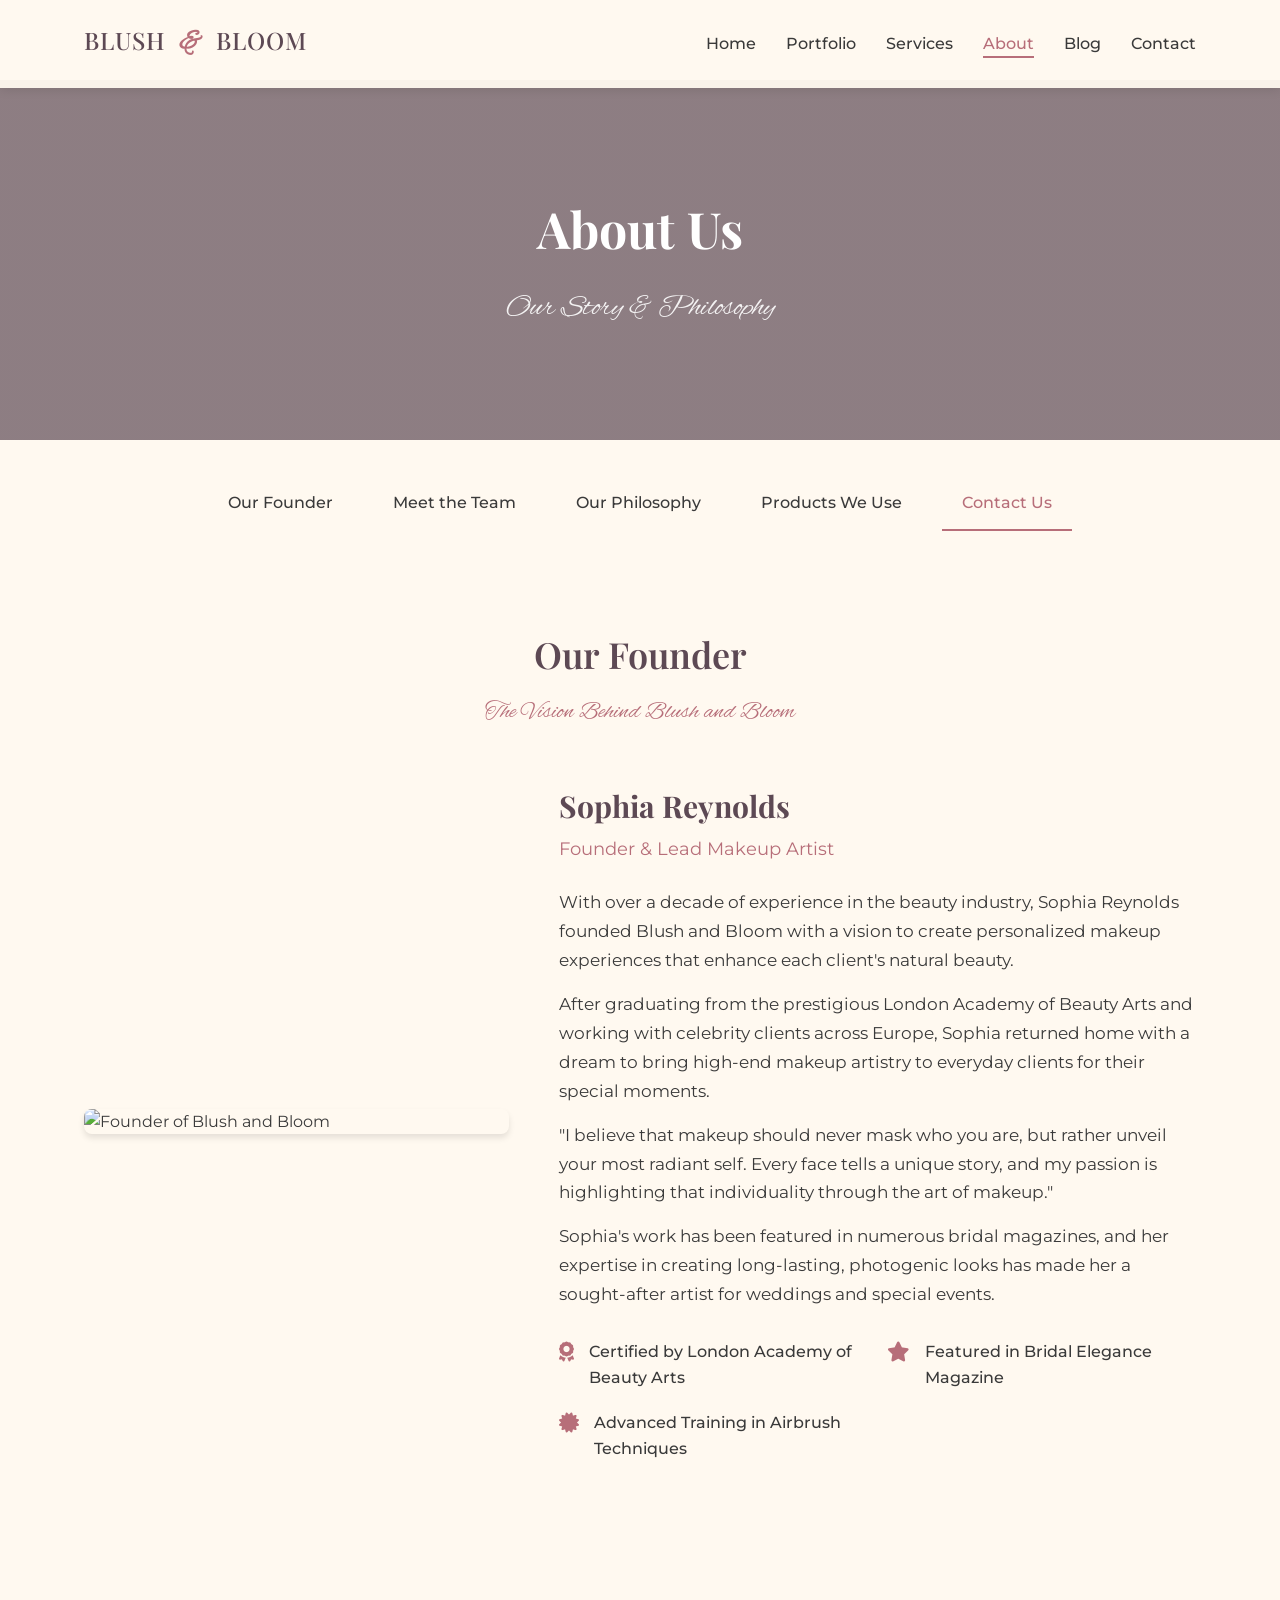
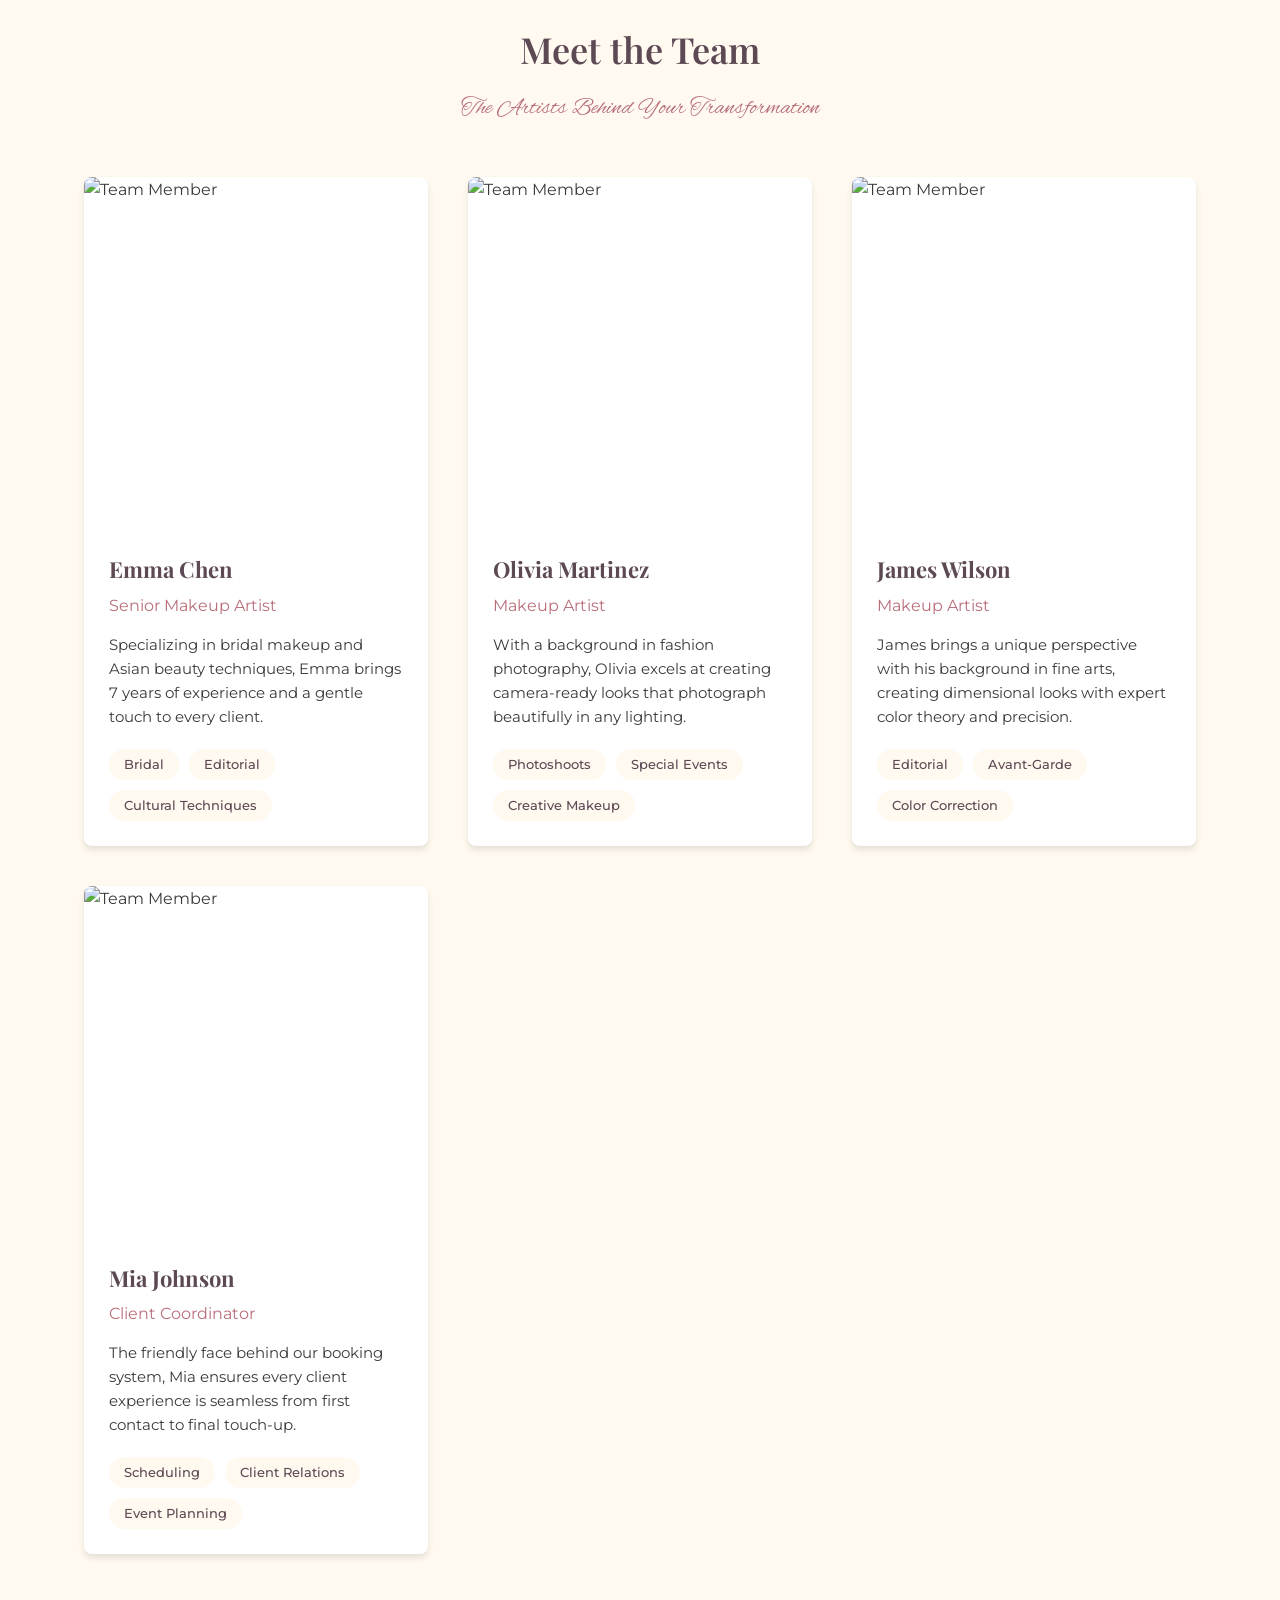
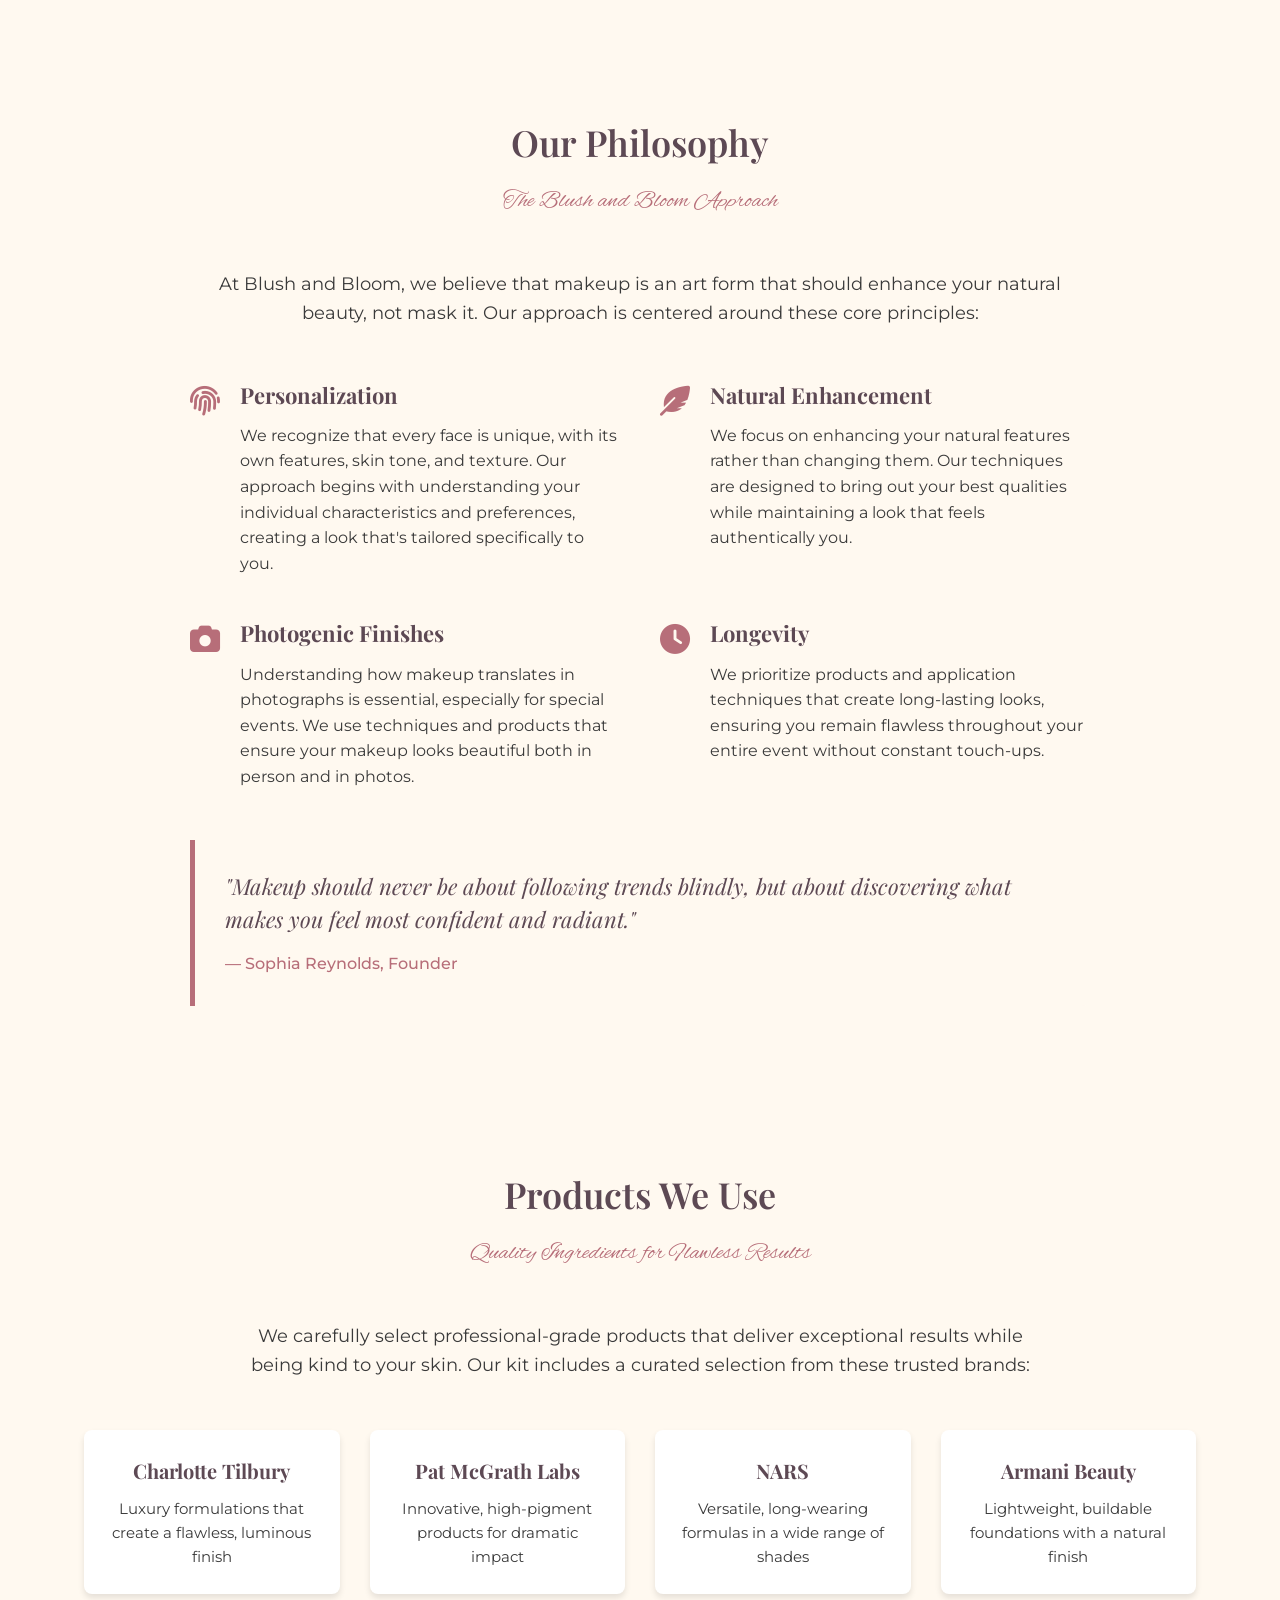
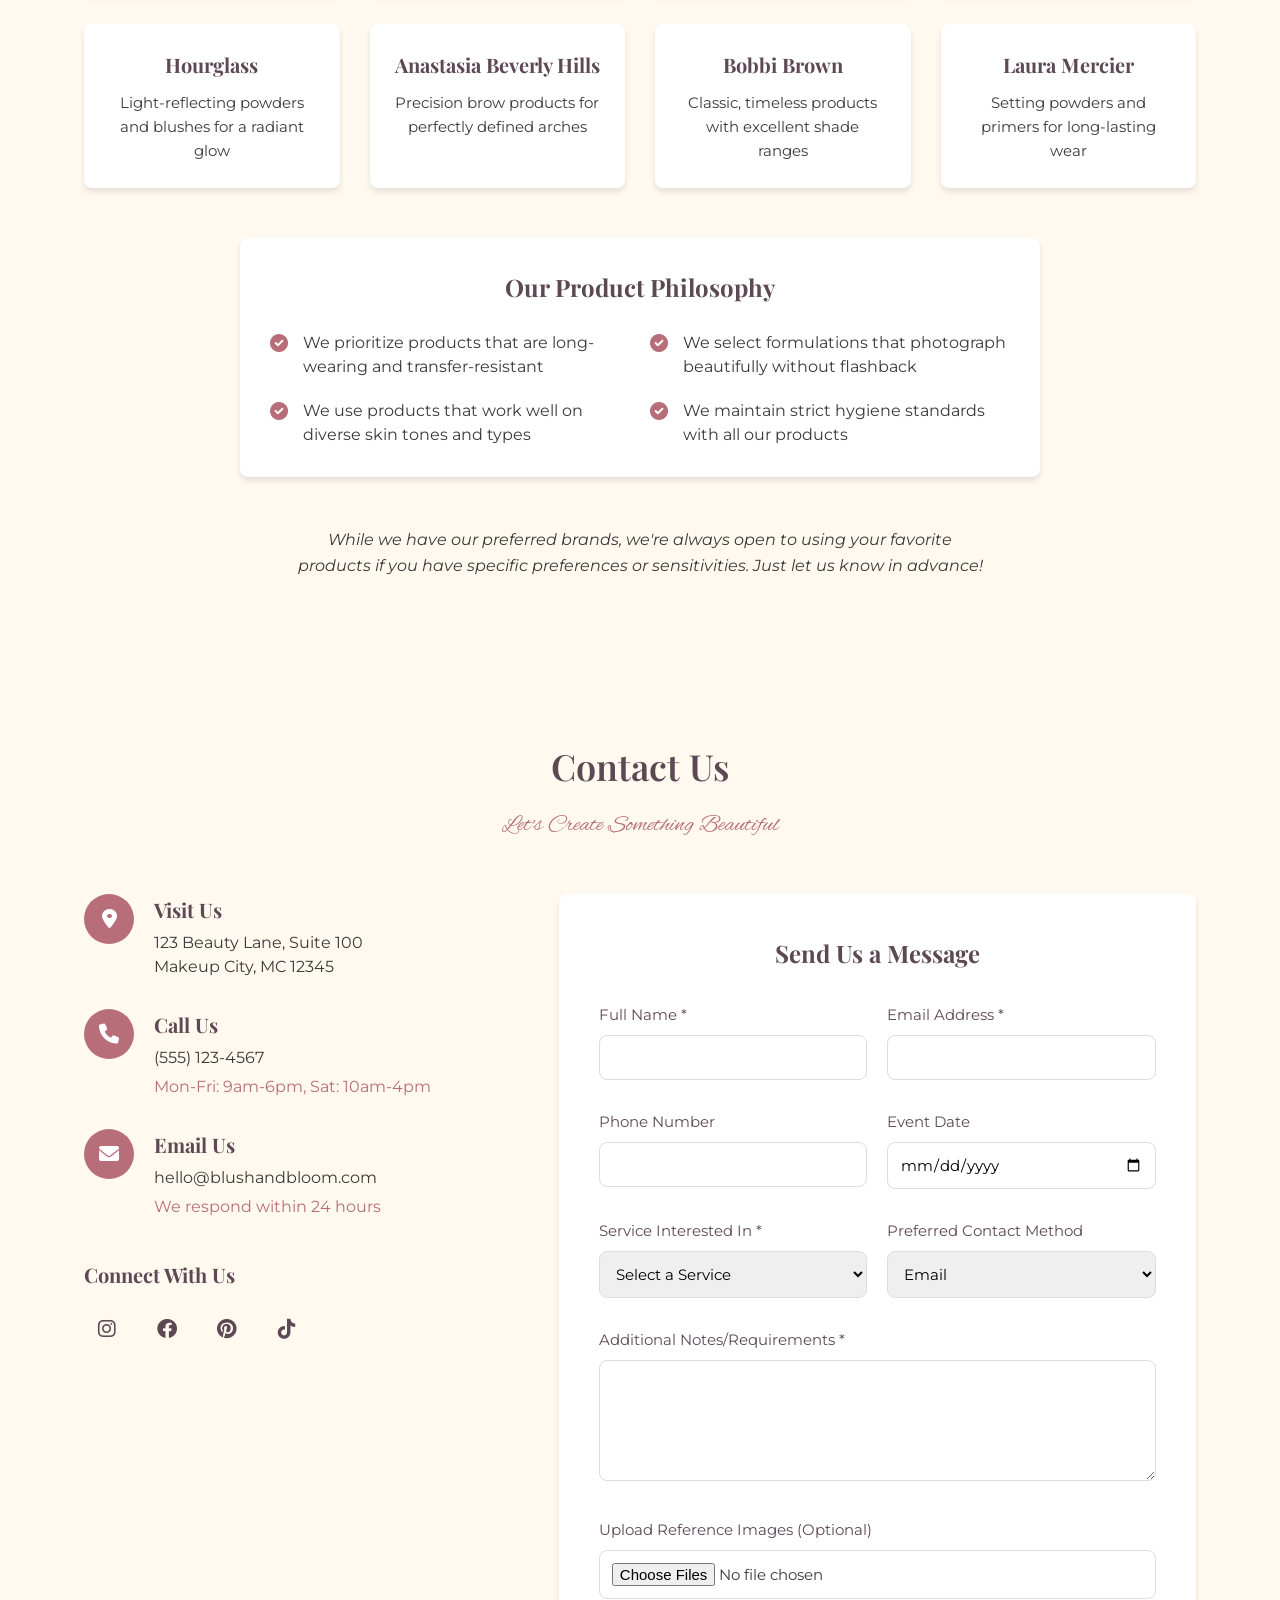
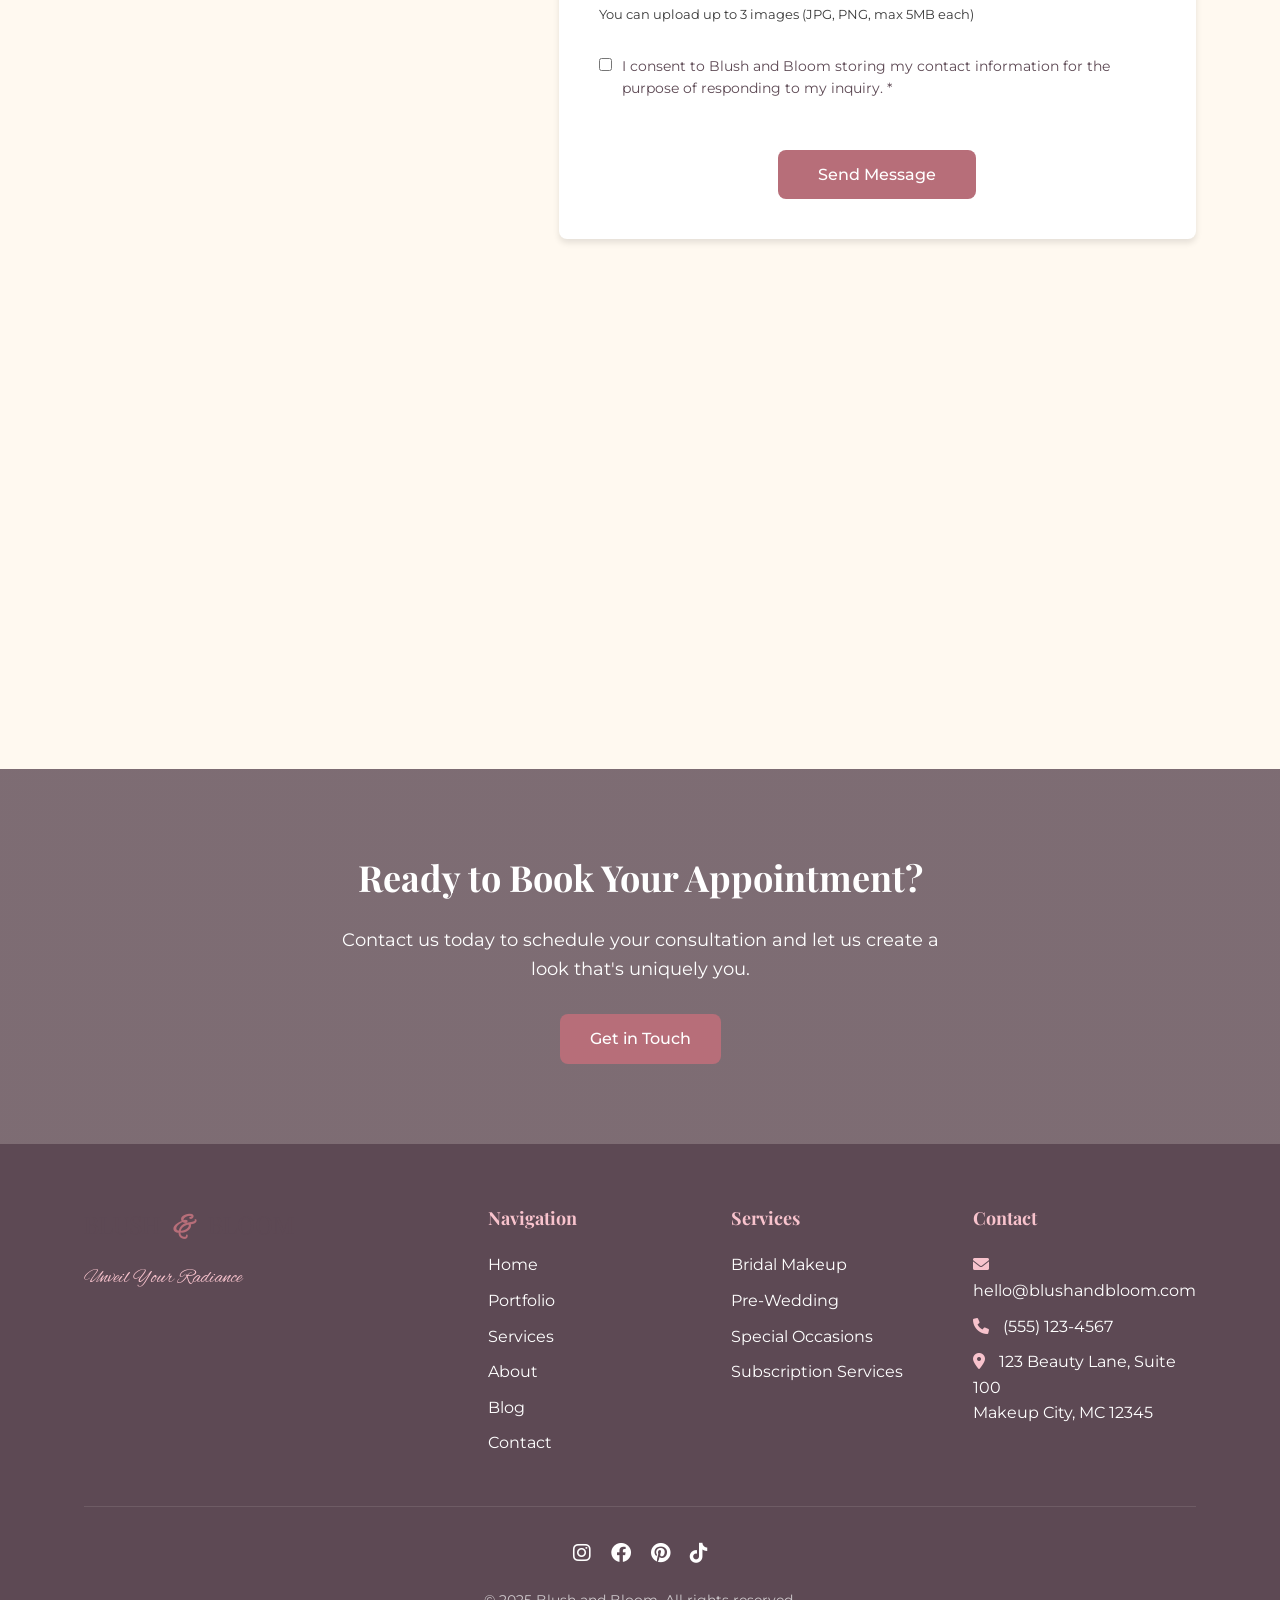
==== about.html @ 4fcedae0 "first commit" ====
<!DOCTYPE html>
<html lang="en">
<head>
    <meta charset="UTF-8">
    <meta name="viewport" content="width=device-width, initial-scale=1.0">
    <title>About & Contact | Blush and Bloom</title>
    <link rel="stylesheet" href="css/styles.css">
    <link rel="stylesheet" href="css/about.css">
    <link rel="preconnect" href="https://fonts.googleapis.com">
    <link rel="preconnect" href="https://fonts.gstatic.com" crossorigin>
    <link href="https://fonts.googleapis.com/css2?family=Alex+Brush&family=Montserrat:wght@300;400;500;600&family=Playfair+Display:wght@400;500;600;700&display=swap" rel="stylesheet">
    <link rel="stylesheet" href="https://cdnjs.cloudflare.com/ajax/libs/font-awesome/6.0.0/css/all.min.css">
</head>
<body>
    <header class="header">
        <div class="container">
            <div class="logo">
                <a href="index.html">
                    <h1><span class="logo-text">BLUSH</span> <span class="logo-and">&</span> <span class="logo-text">BLOOM</span></h1>
                </a>
            </div>
            <nav class="nav">
                <ul class="nav-list">
                    <li class="nav-item"><a href="index.html" class="nav-link">Home</a></li>
                    <li class="nav-item"><a href="portfolio.html" class="nav-link">Portfolio</a></li>
                    <li class="nav-item"><a href="services.html" class="nav-link">Services</a></li>
                    <li class="nav-item"><a href="about.html" class="nav-link active">About</a></li>
                    <li class="nav-item"><a href="blog.html" class="nav-link">Blog</a></li>
                    <li class="nav-item"><a href="contact.html" class="nav-link">Contact</a></li>
                </ul>
            </nav>
            <div class="mobile-menu-toggle">
                <i class="fas fa-bars"></i>
            </div>
        </div>
    </header>

    <main>
        <!-- Page Banner -->
        <section class="page-banner">
            <div class="banner-content">
                <h1 class="banner-title">About Us</h1>
                <p class="banner-subtitle">Our Story & Philosophy</p>
            </div>
        </section>

        <!-- About Navigation -->
        <section class="about-nav section">
            <div class="container">
                <div class="about-tabs">
                    <a href="#founder" class="tab-link active">Our Founder</a>
                    <a href="#team" class="tab-link">Meet the Team</a>
                    <a href="#philosophy" class="tab-link">Our Philosophy</a>
                    <a href="#products" class="tab-link">Products We Use</a>
                    <a href="#contact" class="tab-link">Contact Us</a>
                </div>
            </div>
        </section>

        <!-- Founder's Story -->
        <section id="founder" class="about-section section">
            <div class="container">
                <div class="section-header">
                    <h2 class="section-title">Our Founder</h2>
                    <p class="section-subtitle">The Vision Behind Blush and Bloom</p>
                </div>

                <div class="founder-content">
                    <div class="founder-image">
                        <img src="https://source.unsplash.com/random/600x800/?makeup,artist" alt="Founder of Blush and Bloom">
                    </div>
                    <div class="founder-text">
                        <h3>Sophia Reynolds</h3>
                        <p class="founder-title">Founder & Lead Makeup Artist</p>
                        
                        <div class="founder-story">
                            <p>With over a decade of experience in the beauty industry, Sophia Reynolds founded Blush and Bloom with a vision to create personalized makeup experiences that enhance each client's natural beauty.</p>
                            
                            <p>After graduating from the prestigious London Academy of Beauty Arts and working with celebrity clients across Europe, Sophia returned home with a dream to bring high-end makeup artistry to everyday clients for their special moments.</p>
                            
                            <p>"I believe that makeup should never mask who you are, but rather unveil your most radiant self. Every face tells a unique story, and my passion is highlighting that individuality through the art of makeup."</p>
                            
                            <p>Sophia's work has been featured in numerous bridal magazines, and her expertise in creating long-lasting, photogenic looks has made her a sought-after artist for weddings and special events.</p>
                        </div>
                        
                        <div class="founder-credentials">
                            <div class="credential">
                                <i class="fas fa-award"></i>
                                <p>Certified by London Academy of Beauty Arts</p>
                            </div>
                            <div class="credential">
                                <i class="fas fa-star"></i>
                                <p>Featured in Bridal Elegance Magazine</p>
                            </div>
                            <div class="credential">
                                <i class="fas fa-certificate"></i>
                                <p>Advanced Training in Airbrush Techniques</p>
                            </div>
                        </div>
                    </div>
                </div>
            </div>
        </section>

        <!-- Meet the Team -->
        <section id="team" class="about-section section bg-light">
            <div class="container">
                <div class="section-header">
                    <h2 class="section-title">Meet the Team</h2>
                    <p class="section-subtitle">The Artists Behind Your Transformation</p>
                </div>

                <div class="team-grid">
                    <div class="team-member">
                        <div class="member-image">
                            <img src="https://source.unsplash.com/random/400x500/?makeup,artist,1" alt="Team Member">
                        </div>
                        <div class="member-info">
                            <h3>Emma Chen</h3>
                            <p class="member-title">Senior Makeup Artist</p>
                            <p class="member-description">Specializing in bridal makeup and Asian beauty techniques, Emma brings 7 years of experience and a gentle touch to every client.</p>
                            <div class="member-specialties">
                                <span>Bridal</span>
                                <span>Editorial</span>
                                <span>Cultural Techniques</span>
                            </div>
                        </div>
                    </div>

                    <div class="team-member">
                        <div class="member-image">
                            <img src="https://source.unsplash.com/random/400x500/?makeup,artist,2" alt="Team Member">
                        </div>
                        <div class="member-info">
                            <h3>Olivia Martinez</h3>
                            <p class="member-title">Makeup Artist</p>
                            <p class="member-description">With a background in fashion photography, Olivia excels at creating camera-ready looks that photograph beautifully in any lighting.</p>
                            <div class="member-specialties">
                                <span>Photoshoots</span>
                                <span>Special Events</span>
                                <span>Creative Makeup</span>
                            </div>
                        </div>
                    </div>

                    <div class="team-member">
                        <div class="member-image">
                            <img src="https://source.unsplash.com/random/400x500/?makeup,artist,3" alt="Team Member">
                        </div>
                        <div class="member-info">
                            <h3>James Wilson</h3>
                            <p class="member-title">Makeup Artist</p>
                            <p class="member-description">James brings a unique perspective with his background in fine arts, creating dimensional looks with expert color theory and precision.</p>
                            <div class="member-specialties">
                                <span>Editorial</span>
                                <span>Avant-Garde</span>
                                <span>Color Correction</span>
                            </div>
                        </div>
                    </div>

                    <div class="team-member">
                        <div class="member-image">
                            <img src="https://source.unsplash.com/random/400x500/?receptionist" alt="Team Member">
                        </div>
                        <div class="member-info">
                            <h3>Mia Johnson</h3>
                            <p class="member-title">Client Coordinator</p>
                            <p class="member-description">The friendly face behind our booking system, Mia ensures every client experience is seamless from first contact to final touch-up.</p>
                            <div class="member-specialties">
                                <span>Scheduling</span>
                                <span>Client Relations</span>
                                <span>Event Planning</span>
                            </div>
                        </div>
                    </div>
                </div>
            </div>
        </section>

        <!-- Makeup Philosophy -->
        <section id="philosophy" class="about-section section">
            <div class="container">
                <div class="section-header">
                    <h2 class="section-title">Our Philosophy</h2>
                    <p class="section-subtitle">The Blush and Bloom Approach</p>
                </div>

                <div class="philosophy-content">
                    <div class="philosophy-text">
                        <p class="philosophy-intro">At Blush and Bloom, we believe that makeup is an art form that should enhance your natural beauty, not mask it. Our approach is centered around these core principles:</p>
                        
                        <div class="philosophy-principles">
                            <div class="principle">
                                <div class="principle-icon">
                                    <i class="fas fa-fingerprint"></i>
                                </div>
                                <div class="principle-content">
                                    <h3>Personalization</h3>
                                    <p>We recognize that every face is unique, with its own features, skin tone, and texture. Our approach begins with understanding your individual characteristics and preferences, creating a look that's tailored specifically to you.</p>
                                </div>
                            </div>
                            
                            <div class="principle">
                                <div class="principle-icon">
                                    <i class="fas fa-feather-alt"></i>
                                </div>
                                <div class="principle-content">
                                    <h3>Natural Enhancement</h3>
                                    <p>We focus on enhancing your natural features rather than changing them. Our techniques are designed to bring out your best qualities while maintaining a look that feels authentically you.</p>
                                </div>
                            </div>
                            
                            <div class="principle">
                                <div class="principle-icon">
                                    <i class="fas fa-camera"></i>
                                </div>
                                <div class="principle-content">
                                    <h3>Photogenic Finishes</h3>
                                    <p>Understanding how makeup translates in photographs is essential, especially for special events. We use techniques and products that ensure your makeup looks beautiful both in person and in photos.</p>
                                </div>
                            </div>
                            
                            <div class="principle">
                                <div class="principle-icon">
                                    <i class="fas fa-clock"></i>
                                </div>
                                <div class="principle-content">
                                    <h3>Longevity</h3>
                                    <p>We prioritize products and application techniques that create long-lasting looks, ensuring you remain flawless throughout your entire event without constant touch-ups.</p>
                                </div>
                            </div>
                        </div>
                        
                        <div class="philosophy-quote">
                            <p>"Makeup should never be about following trends blindly, but about discovering what makes you feel most confident and radiant."</p>
                            <cite>— Sophia Reynolds, Founder</cite>
                        </div>
                    </div>
                </div>
            </div>
        </section>

        <!-- Products We Use -->
        <section id="products" class="about-section section bg-light">
            <div class="container">
                <div class="section-header">
                    <h2 class="section-title">Products We Use</h2>
                    <p class="section-subtitle">Quality Ingredients for Flawless Results</p>
                </div>

                <div class="products-content">
                    <p class="products-intro">We carefully select professional-grade products that deliver exceptional results while being kind to your skin. Our kit includes a curated selection from these trusted brands:</p>
                    
                    <div class="brands-grid">
                        <div class="brand-item">
                            <h3>Charlotte Tilbury</h3>
                            <p>Luxury formulations that create a flawless, luminous finish</p>
                        </div>
                        <div class="brand-item">
                            <h3>Pat McGrath Labs</h3>
                            <p>Innovative, high-pigment products for dramatic impact</p>
                        </div>
                        <div class="brand-item">
                            <h3>NARS</h3>
                            <p>Versatile, long-wearing formulas in a wide range of shades</p>
                        </div>
                        <div class="brand-item">
                            <h3>Armani Beauty</h3>
                            <p>Lightweight, buildable foundations with a natural finish</p>
                        </div>
                        <div class="brand-item">
                            <h3>Hourglass</h3>
                            <p>Light-reflecting powders and blushes for a radiant glow</p>
                        </div>
                        <div class="brand-item">
                            <h3>Anastasia Beverly Hills</h3>
                            <p>Precision brow products for perfectly defined arches</p>
                        </div>
                        <div class="brand-item">
                            <h3>Bobbi Brown</h3>
                            <p>Classic, timeless products with excellent shade ranges</p>
                        </div>
                        <div class="brand-item">
                            <h3>Laura Mercier</h3>
                            <p>Setting powders and primers for long-lasting wear</p>
                        </div>
                    </div>
                    
                    <div class="product-philosophy">
                        <h3>Our Product Philosophy</h3>
                        <div class="product-principles">
                            <div class="product-principle">
                                <i class="fas fa-check-circle"></i>
                                <p>We prioritize products that are long-wearing and transfer-resistant</p>
                            </div>
                            <div class="product-principle">
                                <i class="fas fa-check-circle"></i>
                                <p>We select formulations that photograph beautifully without flashback</p>
                            </div>
                            <div class="product-principle">
                                <i class="fas fa-check-circle"></i>
                                <p>We use products that work well on diverse skin tones and types</p>
                            </div>
                            <div class="product-principle">
                                <i class="fas fa-check-circle"></i>
                                <p>We maintain strict hygiene standards with all our products</p>
                            </div>
                        </div>
                    </div>
                    
                    <p class="products-note">While we have our preferred brands, we're always open to using your favorite products if you have specific preferences or sensitivities. Just let us know in advance!</p>
                </div>
            </div>
        </section>

        <!-- Contact Form -->
        <section id="contact" class="about-section section">
            <div class="container">
                <div class="section-header">
                    <h2 class="section-title">Contact Us</h2>
                    <p class="section-subtitle">Let's Create Something Beautiful</p>
                </div>

                <div class="contact-content">
                    <div class="contact-info">
                        <div class="contact-methods">
                            <div class="contact-method">
                                <div class="method-icon">
                                    <i class="fas fa-map-marker-alt"></i>
                                </div>
                                <div class="method-details">
                                    <h3>Visit Us</h3>
                                    <p>123 Beauty Lane, Suite 100<br>Makeup City, MC 12345</p>
                                </div>
                            </div>
                            
                            <div class="contact-method">
                                <div class="method-icon">
                                    <i class="fas fa-phone"></i>
                                </div>
                                <div class="method-details">
                                    <h3>Call Us</h3>
                                    <p>(555) 123-4567</p>
                                    <p class="hours">Mon-Fri: 9am-6pm, Sat: 10am-4pm</p>
                                </div>
                            </div>
                            
                            <div class="contact-method">
                                <div class="method-icon">
                                    <i class="fas fa-envelope"></i>
                                </div>
                                <div class="method-details">
                                    <h3>Email Us</h3>
                                    <p>hello@blushandbloom.com</p>
                                    <p class="response-time">We respond within 24 hours</p>
                                </div>
                            </div>
                        </div>
                        
                        <div class="social-connect">
                            <h3>Connect With Us</h3>
                            <div class="social-icons">
                                <a href="#" class="social-icon"><i class="fab fa-instagram"></i></a>
                                <a href="#" class="social-icon"><i class="fab fa-facebook"></i></a>
                                <a href="#" class="social-icon"><i class="fab fa-pinterest"></i></a>
                                <a href="#" class="social-icon"><i class="fab fa-tiktok"></i></a>
                            </div>
                        </div>
                    </div>
                    
                    <div class="contact-form-container">
                        <h3>Send Us a Message</h3>
                        <form class="contact-form" action="#" method="POST">
                            <div class="form-content">
                                <div class="form-group">
                                    <label for="name">Full Name *</label>
                                    <input type="text" id="name" name="name" required>
                                </div>
                                
                                <div class="form-group">
                                    <label for="email">Email Address *</label>
                                    <input type="email" id="email" name="email" required>
                                </div>
                                
                                <div class="form-group">
                                    <label for="phone">Phone Number</label>
                                    <input type="tel" id="phone" name="phone">
                                </div>
                                
                                <div class="form-group">
                                    <label for="event-date">Event Date</label>
                                    <input type="date" id="event-date" name="event-date">
                                </div>
                                
                                <div class="form-group">
                                    <label for="service">Service Interested In *</label>
                                    <select id="service" name="service" required>
                                        <option value="">Select a Service</option>
                                        <option value="bridal">Bridal Makeup</option>
                                        <option value="pre-wedding">Pre-Wedding Makeup</option>
                                        <option value="special">Special Occasion Makeup</option>
                                        <option value="group">Group Booking</option>
                                        <option value="subscription">Subscription Service</option>
                                        <option value="other">Other</option>
                                    </select>
                                </div>
                                
                                <div class="form-group">
                                    <label for="contact-preference">Preferred Contact Method</label>
                                    <select id="contact-preference" name="contact-preference">
                                        <option value="email">Email</option>
                                        <option value="phone">Phone</option>
                                        <option value="text">Text Message</option>
                                    </select>
                                </div>
                                
                                <div class="form-group full-width">
                                    <label for="message">Additional Notes/Requirements *</label>
                                    <textarea id="message" name="message" rows="5" required></textarea>
                                </div>
                                
                                <div class="form-group full-width">
                                    <label for="reference-images">Upload Reference Images (Optional)</label>
                                    <input type="file" id="reference-images" name="reference-images" multiple accept="image/*">
                                    <p class="file-note">You can upload up to 3 images (JPG, PNG, max 5MB each)</p>
                                </div>
                                
                                <div class="form-group full-width">
                                    <div class="checkbox-group">
                                        <input type="checkbox" id="consent" name="consent" required>
                                        <label for="consent">I consent to Blush and Bloom storing my contact information for the purpose of responding to my inquiry. *</label>
                                    </div>
                                </div>
                                
                                <div class="form-submit">
                                    <button type="submit" class="btn btn-primary">Send Message</button>
                                </div>
                            </div>
                        </form>
                    </div>
                </div>
            </div>
        </section>

        <!-- Map Section -->
        <section class="map-section">
            <div class="map-container">
                <iframe src="https://www.google.com/maps/embed?pb=!1m18!1m12!1m3!1d3024.2219901290355!2d-74.00369368400567!3d40.71312937933185!2m3!1f0!2f0!3f0!3m2!1i1024!2i768!4f13.1!3m3!1m2!1s0x89c25a23e28c1191%3A0x49f75d3281df052a!2s123%20Broadway%2C%20New%20York%2C%20NY%2010007%2C%20USA!5e0!3m2!1sen!2sus!4v1616501323475!5m2!1sen!2sus" width="100%" height="450" style="border:0;" allowfullscreen="" loading="lazy"></iframe>
            </div>
        </section>

        <!-- CTA Section -->
        <section class="cta section">
            <div class="container">
                <div class="cta-content">
                    <h2 class="cta-title">Ready to Book Your Appointment?</h2>
                    <p class="cta-text">Contact us today to schedule your consultation and let us create a look that's uniquely you.</p>
                    <a href="#contact" class="btn btn-primary">Get in Touch</a>
                </div>
            </div>
        </section>
    </main>

    <footer class="footer">
        <div class="container">
            <div class="footer-content">
                <div class="footer-logo">
                    <h2><span class="logo-text">BLUSH</span> <span class="logo-and">&</span> <span class="logo-text">BLOOM</span></h2>
                    <p class="footer-tagline">Unveil Your Radiance</p>
                </div>
                <div class="footer-links">
                    <div class="footer-column">
                        <h3 class="footer-heading">Navigation</h3>
                        <ul class="footer-nav">
                            <li><a href="index.html">Home</a></li>
                            <li><a href="portfolio.html">Portfolio</a></li>
                            <li><a href="services.html">Services</a></li>
                            <li><a href="about.html">About</a></li>
                            <li><a href="blog.html">Blog</a></li>
                            <li><a href="contact.html">Contact</a></li>
                        </ul>
                    </div>
                    <div class="footer-column">
                        <h3 class="footer-heading">Services</h3>
                        <ul class="footer-nav">
                            <li><a href="services.html#bridal">Bridal Makeup</a></li>
                            <li><a href="services.html#pre-wedding">Pre-Wedding</a></li>
                            <li><a href="services.html#special">Special Occasions</a></li>
                            <li><a href="services.html#subscription">Subscription Services</a></li>
                        </ul>
                    </div>
                    <div class="footer-column">
                        <h3 class="footer-heading">Contact</h3>
                        <ul class="footer-contact">
                            <li><i class="fas fa-envelope"></i> hello@blushandbloom.com</li>
                            <li><i class="fas fa-phone"></i> (555) 123-4567</li>
                            <li><i class="fas fa-map-marker-alt"></i> 123 Beauty Lane, Suite 100<br>Makeup City, MC 12345</li>
                        </ul>
                    </div>
                </div>
            </div>
            <div class="footer-bottom">
                <div class="social-links">
                    <a href="#" class="social-link"><i class="fab fa-instagram"></i></a>
                    <a href="#" class="social-link"><i class="fab fa-facebook"></i></a>
                    <a href="#" class="social-link"><i class="fab fa-pinterest"></i></a>
                    <a href="#" class="social-link"><i class="fab fa-tiktok"></i></a>
                </div>
                <p class="copyright">&copy; 2025 Blush and Bloom. All rights reserved.</p>
            </div>
        </div>
    </footer>

    <script src="js/main.js"></script>
    <script src="js/about.js"></script>
</body>
</html>
---- css/styles.css ----
/* 
   Blush and Bloom - Main Stylesheet
   Color Palette:
   - Blush Pink: #F8C3CD
   - Rose Gold: #B76E79
   - Cream: #FFF9F0
   - Deep Plum: #5D4954
   - Soft Sage: #D1E2C4
   - Charcoal: #3A3A3A
*/

/* ===== RESET & BASE STYLES ===== */
*, *::before, *::after {
    box-sizing: border-box;
    margin: 0;
    padding: 0;
}

:root {
    --color-blush: #F8C3CD;
    --color-rose-gold: #B76E79;
    --color-cream: #FFF9F0;
    --color-plum: #5D4954;
    --color-sage: #D1E2C4;
    --color-charcoal: #3A3A3A;
    
    --font-primary: 'Playfair Display', serif;
    --font-secondary: 'Montserrat', sans-serif;
    --font-accent: 'Alex Brush', cursive;
    
    --transition: all 0.3s ease;
    --shadow: 0 4px 6px rgba(0, 0, 0, 0.1);
    --border-radius: 8px;
}

html {
    font-size: 62.5%; /* 10px = 1rem */
    scroll-behavior: smooth;
}

body {
    font-family: var(--font-secondary);
    font-size: 1.6rem;
    line-height: 1.6;
    color: var(--color-charcoal);
    background-color: var(--color-cream);
    overflow-x: hidden;
}

img {
    max-width: 100%;
    height: auto;
    display: block;
}

a {
    text-decoration: none;
    color: inherit;
    transition: var(--transition);
}

ul, ol {
    list-style: none;
}

.container {
    width: 90%;
    max-width: 1200px;
    margin: 0 auto;
    padding: 0 2rem;
}

.section {
    padding: 8rem 0;
}

.section-header {
    text-align: center;
    margin-bottom: 5rem;
}

.section-title {
    font-family: var(--font-primary);
    font-size: 3.6rem;
    color: var(--color-plum);
    margin-bottom: 1rem;
    font-weight: 600;
}

.section-subtitle {
    font-family: var(--font-accent);
    font-size: 2.4rem;
    color: var(--color-rose-gold);
    margin-bottom: 2rem;
}

/* ===== BUTTONS ===== */
.btn {
    display: inline-block;
    padding: 1.2rem 3rem;
    border-radius: var(--border-radius);
    font-family: var(--font-secondary);
    font-size: 1.6rem;
    font-weight: 500;
    text-align: center;
    cursor: pointer;
    transition: var(--transition);
    border: none;
}

.btn-primary {
    background-color: var(--color-rose-gold);
    color: white;
}

.btn-primary:hover {
    background-color: var(--color-plum);
    transform: translateY(-3px);
    box-shadow: var(--shadow);
}

.btn-secondary {
    background-color: transparent;
    color: var(--color-rose-gold);
    border: 1px solid var(--color-rose-gold);
}

.btn-secondary:hover {
    background-color: var(--color-rose-gold);
    color: white;
    transform: translateY(-3px);
    box-shadow: var(--shadow);
}

/* ===== HEADER & NAVIGATION ===== */
.header {
    position: fixed;
    top: 0;
    left: 0;
    width: 100%;
    z-index: 1000;
    background-color: rgba(255, 249, 240, 0.95);
    box-shadow: 0 2px 10px rgba(0, 0, 0, 0.1);
    padding: 2rem 0;
    transition: var(--transition);
}

.header .container {
    display: flex;
    justify-content: space-between;
    align-items: center;
}

.logo a {
    display: flex;
    align-items: center;
}

.logo h1 {
    font-size: 2.4rem;
    letter-spacing: 1px;
}

.logo-text {
    font-family: var(--font-primary);
    color: var(--color-plum);
    font-weight: 500;
}

.logo-and {
    font-family: var(--font-accent);
    color: var(--color-rose-gold);
    font-size: 3rem;
    margin: 0 0.5rem;
}

.nav-list {
    display: flex;
    gap: 3rem;
}

.nav-link {
    font-family: var(--font-secondary);
    font-size: 1.6rem;
    color: var(--color-charcoal);
    font-weight: 500;
    position: relative;
}

.nav-link::after {
    content: '';
    position: absolute;
    bottom: -5px;
    left: 0;
    width: 0;
    height: 2px;
    background-color: var(--color-rose-gold);
    transition: var(--transition);
}

.nav-link:hover::after,
.nav-link.active::after {
    width: 100%;
}

.nav-link:hover,
.nav-link.active {
    color: var(--color-rose-gold);
}

.mobile-menu-toggle {
    display: none;
    font-size: 2.4rem;
    color: var(--color-plum);
    cursor: pointer;
}

/* ===== HERO SECTION ===== */
.hero {
    height: 100vh;
    background: linear-gradient(rgba(93, 73, 84, 0.3), rgba(93, 73, 84, 0.5)), url('https://source.unsplash.com/random/1920x1080/?makeup,beauty') no-repeat center center/cover;
    display: flex;
    align-items: center;
    justify-content: center;
    text-align: center;
    color: white;
    padding-top: 8rem;
}

.hero-content {
    max-width: 800px;
    padding: 0 2rem;
}

.hero-subtitle {
    font-family: var(--font-secondary);
    font-size: 2rem;
    font-weight: 400;
    margin-bottom: 1rem;
    opacity: 0.9;
}

.hero-title {
    font-family: var(--font-primary);
    font-size: 6rem;
    font-weight: 700;
    margin-bottom: 1.5rem;
    line-height: 1.2;
}

.hero-tagline {
    font-family: var(--font-accent);
    font-size: 3.6rem;
    margin-bottom: 3rem;
}

/* ===== INTRO SECTION ===== */
.intro-content {
    display: grid;
    grid-template-columns: 1fr 1fr;
    gap: 5rem;
    align-items: center;
}

.intro-text {
    font-size: 1.8rem;
}

.intro-text p {
    margin-bottom: 2rem;
}

.intro-image {
    border-radius: var(--border-radius);
    overflow: hidden;
    box-shadow: var(--shadow);
}

.intro-image img {
    transition: var(--transition);
}

.intro-image:hover img {
    transform: scale(1.05);
}

/* ===== SERVICES SECTION ===== */
.featured-services {
    background-color: white;
}

.services-grid {
    display: grid;
    grid-template-columns: repeat(auto-fit, minmax(300px, 1fr));
    gap: 3rem;
    margin-bottom: 5rem;
}

.service-card {
    background-color: var(--color-cream);
    border-radius: var(--border-radius);
    padding: 3rem;
    text-align: center;
    box-shadow: var(--shadow);
    transition: var(--transition);
}

.service-card:hover {
    transform: translateY(-10px);
    box-shadow: 0 10px 20px rgba(0, 0, 0, 0.1);
}

.service-icon {
    font-size: 3.6rem;
    color: var(--color-rose-gold);
    margin-bottom: 2rem;
}

.service-title {
    font-family: var(--font-primary);
    font-size: 2.4rem;
    color: var(--color-plum);
    margin-bottom: 1.5rem;
}

.service-description {
    margin-bottom: 2rem;
    color: var(--color-charcoal);
}

.service-link {
    color: var(--color-rose-gold);
    font-weight: 500;
    position: relative;
}

.service-link::after {
    content: '';
    position: absolute;
    bottom: -3px;
    left: 0;
    width: 0;
    height: 1px;
    background-color: var(--color-rose-gold);
    transition: var(--transition);
}

.service-link:hover::after {
    width: 100%;
}

.services-cta {
    text-align: center;
}

/* ===== TESTIMONIALS SECTION ===== */
.testimonials {
    background-color: var(--color-sage);
    position: relative;
}

.testimonial-slider {
    max-width: 800px;
    margin: 0 auto;
    position: relative;
    height: 250px;
}

.testimonial-slide {
    position: absolute;
    top: 0;
    left: 0;
    width: 100%;
    height: 100%;
    opacity: 0;
    visibility: hidden;
    transition: var(--transition);
}

.testimonial-slide.active {
    opacity: 1;
    visibility: visible;
}

.testimonial-content {
    background-color: white;
    padding: 3rem;
    border-radius: var(--border-radius);
    box-shadow: var(--shadow);
    text-align: center;
}

.testimonial-text {
    font-style: italic;
    font-size: 1.8rem;
    margin-bottom: 2rem;
    color: var(--color-charcoal);
}

.author-name {
    font-family: var(--font-primary);
    font-size: 2rem;
    color: var(--color-plum);
    margin-bottom: 0.5rem;
}

.author-title {
    font-size: 1.4rem;
    color: var(--color-rose-gold);
}

.testimonial-controls {
    display: flex;
    justify-content: center;
    align-items: center;
    margin-top: 3rem;
}

.testimonial-control {
    background: none;
    border: none;
    font-size: 2rem;
    color: var(--color-plum);
    cursor: pointer;
    transition: var(--transition);
}

.testimonial-control:hover {
    color: var(--color-rose-gold);
}

.testimonial-indicators {
    display: flex;
    gap: 1rem;
    margin: 0 2rem;
}

.testimonial-indicator {
    width: 1.2rem;
    height: 1.2rem;
    border-radius: 50%;
    background-color: white;
    border: 1px solid var(--color-plum);
    cursor: pointer;
    transition: var(--transition);
}

.testimonial-indicator.active,
.testimonial-indicator:hover {
    background-color: var(--color-rose-gold);
    border-color: var(--color-rose-gold);
}

/* ===== INSTAGRAM SECTION ===== */
.instagram-grid {
    display: grid;
    grid-template-columns: repeat(auto-fit, minmax(200px, 1fr));
    gap: 2rem;
    margin-bottom: 4rem;
}

.instagram-item {
    border-radius: var(--border-radius);
    overflow: hidden;
    position: relative;
}

.instagram-item::before {
    content: '';
    position: absolute;
    top: 0;
    left: 0;
    width: 100%;
    height: 100%;
    background-color: rgba(183, 110, 121, 0.3);
    opacity: 0;
    transition: var(--transition);
    z-index: 1;
}

.instagram-item:hover::before {
    opacity: 1;
}

.instagram-item img {
    transition: var(--transition);
}

.instagram-item:hover img {
    transform: scale(1.1);
}

.instagram-cta {
    text-align: center;
}

/* ===== CTA SECTION ===== */
.cta {
    background: linear-gradient(rgba(93, 73, 84, 0.8), rgba(93, 73, 84, 0.8)), url('https://source.unsplash.com/random/1920x1080/?makeup,beauty,2') no-repeat center center/cover;
    color: white;
    text-align: center;
    padding: 8rem 0;
}

.cta-title {
    font-family: var(--font-primary);
    font-size: 3.6rem;
    margin-bottom: 2rem;
}

.cta-text {
    font-size: 1.8rem;
    max-width: 600px;
    margin: 0 auto 3rem;
}

/* ===== FOOTER ===== */
.footer {
    background-color: var(--color-plum);
    color: white;
    padding: 6rem 0 2rem;
}

.footer-content {
    display: grid;
    grid-template-columns: 1fr 2fr;
    gap: 5rem;
    margin-bottom: 4rem;
}

.footer-logo h2 {
    font-size: 2.4rem;
    margin-bottom: 1rem;
}

.footer-tagline {
    font-family: var(--font-accent);
    font-size: 2rem;
    color: var(--color-blush);
    margin-bottom: 2rem;
}

.footer-links {
    display: grid;
    grid-template-columns: repeat(3, 1fr);
    gap: 3rem;
}

.footer-heading {
    font-family: var(--font-primary);
    font-size: 1.8rem;
    margin-bottom: 2rem;
    color: var(--color-blush);
}

.footer-nav li,
.footer-contact li {
    margin-bottom: 1rem;
}

.footer-nav a:hover {
    color: var(--color-blush);
}

.footer-contact i {
    margin-right: 1rem;
    color: var(--color-blush);
}

.footer-bottom {
    display: flex;
    flex-direction: column;
    align-items: center;
    padding-top: 3rem;
    border-top: 1px solid rgba(255, 255, 255, 0.1);
}

.social-links {
    display: flex;
    gap: 2rem;
    margin-bottom: 2rem;
}

.social-link {
    font-size: 2rem;
    transition: var(--transition);
}

.social-link:hover {
    color: var(--color-blush);
    transform: translateY(-3px);
}

.copyright {
    font-size: 1.4rem;
    opacity: 0.7;
}

/* ===== RESPONSIVE STYLES ===== */
@media (max-width: 992px) {
    html {
        font-size: 56.25%; /* 9px = 1rem */
    }
    
    .intro-content {
        grid-template-columns: 1fr;
        gap: 3rem;
    }
    
    .intro-text {
        order: 2;
    }
    
    .intro-image {
        order: 1;
    }
    
    .footer-content {
        grid-template-columns: 1fr;
        gap: 4rem;
    }
}

@media (max-width: 768px) {
    html {
        font-size: 50%; /* 8px = 1rem */
    }
    
    .nav-list {
        display: none;
    }
    
    .mobile-menu-toggle {
        display: block;
    }
    
    .hero-title {
        font-size: 5rem;
    }
    
    .hero-tagline {
        font-size: 3rem;
    }
    
    .section {
        padding: 6rem 0;
    }
    
    .footer-links {
        grid-template-columns: 1fr;
        gap: 3rem;
    }
}

@media (max-width: 576px) {
    .hero-title {
        font-size: 4rem;
    }
    
    .hero-tagline {
        font-size: 2.6rem;
    }
    
    .section-title {
        font-size: 3rem;
    }
    
    .section-subtitle {
        font-size: 2rem;
    }
    
    .services-grid {
        grid-template-columns: 1fr;
    }
}
---- css/about.css ----
/* 
   Blush and Bloom - About Stylesheet
   This stylesheet contains styles specific to the about page
*/

/* ===== PAGE BANNER ===== */
.page-banner {
    height: 40vh;
    min-height: 300px;
    background: linear-gradient(rgba(93, 73, 84, 0.7), rgba(93, 73, 84, 0.7)), url('https://source.unsplash.com/random/1920x1080/?makeup,about') no-repeat center center/cover;
    display: flex;
    align-items: center;
    justify-content: center;
    text-align: center;
    color: white;
    margin-top: 8rem;
}

.banner-content {
    max-width: 800px;
    padding: 0 2rem;
}

.banner-title {
    font-family: var(--font-primary);
    font-size: 5rem;
    font-weight: 700;
    margin-bottom: 1.5rem;
}

.banner-subtitle {
    font-family: var(--font-accent);
    font-size: 3rem;
    opacity: 0.9;
}

/* ===== ABOUT NAVIGATION ===== */
.about-nav {
    padding-top: 4rem;
    padding-bottom: 2rem;
}

.about-tabs {
    display: flex;
    justify-content: center;
    flex-wrap: wrap;
    gap: 2rem;
}

.tab-link {
    padding: 1rem 2rem;
    font-family: var(--font-secondary);
    font-size: 1.6rem;
    font-weight: 500;
    color: var(--color-charcoal);
    position: relative;
    transition: var(--transition);
}

.tab-link::after {
    content: '';
    position: absolute;
    bottom: -5px;
    left: 0;
    width: 0;
    height: 2px;
    background-color: var(--color-rose-gold);
    transition: var(--transition);
}

.tab-link:hover,
.tab-link.active {
    color: var(--color-rose-gold);
}

.tab-link:hover::after,
.tab-link.active::after {
    width: 100%;
}

/* ===== ABOUT SECTIONS ===== */
.about-section {
    padding: 8rem 0;
}

.about-section.bg-light {
    background-color: var(--color-cream);
}

/* ===== FOUNDER SECTION ===== */
.founder-content {
    display: grid;
    grid-template-columns: 1fr 1.5fr;
    gap: 5rem;
    align-items: center;
}

.founder-image {
    border-radius: var(--border-radius);
    overflow: hidden;
    box-shadow: var(--shadow);
}

.founder-image img {
    width: 100%;
    height: auto;
    transition: var(--transition);
}

.founder-image:hover img {
    transform: scale(1.05);
}

.founder-text h3 {
    font-family: var(--font-primary);
    font-size: 3rem;
    color: var(--color-plum);
    margin-bottom: 0.5rem;
}

.founder-title {
    font-size: 1.8rem;
    color: var(--color-rose-gold);
    margin-bottom: 2.5rem;
}

.founder-story {
    margin-bottom: 3rem;
}

.founder-story p {
    margin-bottom: 1.5rem;
    font-size: 1.7rem;
    line-height: 1.7;
}

.founder-story p:last-child {
    margin-bottom: 0;
}

.founder-credentials {
    display: grid;
    grid-template-columns: repeat(auto-fit, minmax(250px, 1fr));
    gap: 2rem;
}

.credential {
    display: flex;
    align-items: flex-start;
}

.credential i {
    color: var(--color-rose-gold);
    font-size: 2rem;
    margin-right: 1.5rem;
    margin-top: 0.3rem;
}

.credential p {
    font-size: 1.6rem;
    font-weight: 500;
}

/* ===== TEAM SECTION ===== */
.team-grid {
    display: grid;
    grid-template-columns: repeat(auto-fit, minmax(300px, 1fr));
    gap: 4rem;
}

.team-member {
    background-color: white;
    border-radius: var(--border-radius);
    overflow: hidden;
    box-shadow: var(--shadow);
    transition: var(--transition);
}

.team-member:hover {
    transform: translateY(-10px);
    box-shadow: 0 15px 30px rgba(0, 0, 0, 0.1);
}

.member-image {
    overflow: hidden;
    height: 350px;
}

.member-image img {
    width: 100%;
    height: 100%;
    object-fit: cover;
    transition: var(--transition);
}

.team-member:hover .member-image img {
    transform: scale(1.1);
}

.member-info {
    padding: 2.5rem;
}

.member-info h3 {
    font-family: var(--font-primary);
    font-size: 2.2rem;
    color: var(--color-plum);
    margin-bottom: 0.5rem;
}

.member-title {
    font-size: 1.6rem;
    color: var(--color-rose-gold);
    margin-bottom: 1.5rem;
}

.member-description {
    margin-bottom: 2rem;
    font-size: 1.5rem;
    line-height: 1.6;
}

.member-specialties {
    display: flex;
    flex-wrap: wrap;
    gap: 1rem;
}

.member-specialties span {
    background-color: var(--color-cream);
    color: var(--color-plum);
    padding: 0.5rem 1.5rem;
    border-radius: 50px;
    font-size: 1.3rem;
    font-weight: 500;
}

/* ===== PHILOSOPHY SECTION ===== */
.philosophy-content {
    max-width: 900px;
    margin: 0 auto;
}

.philosophy-intro {
    font-size: 1.8rem;
    text-align: center;
    margin-bottom: 5rem;
}

.philosophy-principles {
    display: grid;
    grid-template-columns: repeat(auto-fit, minmax(400px, 1fr));
    gap: 4rem;
    margin-bottom: 5rem;
}

.principle {
    display: flex;
    align-items: flex-start;
}

.principle-icon {
    font-size: 3rem;
    color: var(--color-rose-gold);
    margin-right: 2rem;
    flex-shrink: 0;
}

.principle-content h3 {
    font-family: var(--font-primary);
    font-size: 2.2rem;
    color: var(--color-plum);
    margin-bottom: 1rem;
}

.principle-content p {
    font-size: 1.6rem;
    line-height: 1.6;
}

.philosophy-quote {
    background-color: var(--color-cream);
    border-left: 5px solid var(--color-rose-gold);
    padding: 3rem;
    border-radius: 0 var(--border-radius) var(--border-radius) 0;
    margin-top: 5rem;
}

.philosophy-quote p {
    font-family: var(--font-primary);
    font-size: 2.2rem;
    font-style: italic;
    color: var(--color-plum);
    margin-bottom: 1.5rem;
    line-height: 1.5;
}

.philosophy-quote cite {
    font-size: 1.6rem;
    color: var(--color-rose-gold);
    font-style: normal;
    font-weight: 500;
}

/* ===== PRODUCTS SECTION ===== */
.products-intro {
    font-size: 1.8rem;
    text-align: center;
    margin-bottom: 5rem;
    max-width: 800px;
    margin-left: auto;
    margin-right: auto;
}

.brands-grid {
    display: grid;
    grid-template-columns: repeat(auto-fit, minmax(250px, 1fr));
    gap: 3rem;
    margin-bottom: 5rem;
}

.brand-item {
    background-color: white;
    border-radius: var(--border-radius);
    padding: 2.5rem;
    box-shadow: var(--shadow);
    text-align: center;
    transition: var(--transition);
}

.brand-item:hover {
    transform: translateY(-5px);
    box-shadow: 0 10px 20px rgba(0, 0, 0, 0.1);
}

.brand-item h3 {
    font-family: var(--font-primary);
    font-size: 2rem;
    color: var(--color-plum);
    margin-bottom: 1rem;
}

.brand-item p {
    font-size: 1.5rem;
    color: var(--color-charcoal);
}

.product-philosophy {
    max-width: 800px;
    margin: 0 auto 5rem;
    background-color: white;
    border-radius: var(--border-radius);
    padding: 3rem;
    box-shadow: var(--shadow);
}

.product-philosophy h3 {
    font-family: var(--font-primary);
    font-size: 2.4rem;
    color: var(--color-plum);
    margin-bottom: 2.5rem;
    text-align: center;
}

.product-principles {
    display: grid;
    grid-template-columns: repeat(auto-fit, minmax(300px, 1fr));
    gap: 2rem;
}

.product-principle {
    display: flex;
    align-items: flex-start;
}

.product-principle i {
    color: var(--color-rose-gold);
    font-size: 1.8rem;
    margin-right: 1.5rem;
    margin-top: 0.3rem;
}

.product-principle p {
    font-size: 1.6rem;
    line-height: 1.5;
}

.products-note {
    font-size: 1.6rem;
    font-style: italic;
    text-align: center;
    max-width: 700px;
    margin: 0 auto;
}

/* ===== CONTACT SECTION ===== */
.contact-content {
    display: grid;
    grid-template-columns: 1fr 1.5fr;
    gap: 5rem;
}

.contact-methods {
    margin-bottom: 4rem;
}

.contact-method {
    display: flex;
    align-items: flex-start;
    margin-bottom: 3rem;
}

.method-icon {
    background-color: var(--color-rose-gold);
    color: white;
    width: 5rem;
    height: 5rem;
    border-radius: 50%;
    display: flex;
    align-items: center;
    justify-content: center;
    font-size: 2rem;
    margin-right: 2rem;
    flex-shrink: 0;
}

.method-details h3 {
    font-family: var(--font-primary);
    font-size: 2rem;
    color: var(--color-plum);
    margin-bottom: 0.5rem;
}

.method-details p {
    font-size: 1.6rem;
    line-height: 1.5;
}

.hours, .response-time {
    font-size: 1.4rem;
    color: var(--color-rose-gold);
    margin-top: 0.5rem;
}

.social-connect h3 {
    font-family: var(--font-primary);
    font-size: 2rem;
    color: var(--color-plum);
    margin-bottom: 1.5rem;
}

.social-icons {
    display: flex;
    gap: 1.5rem;
}

.social-icon {
    background-color: var(--color-cream);
    color: var(--color-plum);
    width: 4.5rem;
    height: 4.5rem;
    border-radius: 50%;
    display: flex;
    align-items: center;
    justify-content: center;
    font-size: 2rem;
    transition: var(--transition);
}

.social-icon:hover {
    background-color: var(--color-rose-gold);
    color: white;
    transform: translateY(-3px);
}

.contact-form-container {
    background-color: white;
    border-radius: var(--border-radius);
    padding: 4rem;
    box-shadow: var(--shadow);
}

.contact-form-container h3 {
    font-family: var(--font-primary);
    font-size: 2.4rem;
    color: var(--color-plum);
    margin-bottom: 3rem;
    text-align: center;
}

.form-content {
    display: grid;
    grid-template-columns: repeat(2, 1fr);
    gap: 2rem;
}

.form-group {
    margin-bottom: 1rem;
}

.form-group.full-width {
    grid-column: span 2;
}

.form-group label {
    display: block;
    font-size: 1.5rem;
    margin-bottom: 0.8rem;
    color: var(--color-plum);
}

.form-group input,
.form-group select,
.form-group textarea {
    width: 100%;
    padding: 1.2rem;
    border: 1px solid #ddd;
    border-radius: var(--border-radius);
    font-family: var(--font-secondary);
    font-size: 1.5rem;
    transition: var(--transition);
}

.form-group input:focus,
.form-group select:focus,
.form-group textarea:focus {
    border-color: var(--color-rose-gold);
    outline: none;
    box-shadow: 0 0 0 2px rgba(183, 110, 121, 0.2);
}

.file-note {
    font-size: 1.3rem;
    color: var(--color-charcoal);
    margin-top: 0.5rem;
}

.checkbox-group {
    display: flex;
    align-items: flex-start;
}

.checkbox-group input {
    width: auto;
    margin-right: 1rem;
    margin-top: 0.3rem;
}

.checkbox-group label {
    font-size: 1.4rem;
    margin-bottom: 0;
}

.form-submit {
    grid-column: span 2;
    text-align: center;
    margin-top: 2rem;
}

.form-submit .btn {
    padding: 1.5rem 4rem;
}

/* ===== MAP SECTION ===== */
.map-section {
    height: 450px;
}

.map-container {
    height: 100%;
}

.map-container iframe {
    height: 100%;
}

/* ===== RESPONSIVE STYLES ===== */
@media (max-width: 992px) {
    .founder-content,
    .contact-content {
        grid-template-columns: 1fr;
        gap: 4rem;
    }
    
    .philosophy-principles {
        grid-template-columns: 1fr;
    }
    
    .banner-title {
        font-size: 4rem;
    }
    
    .banner-subtitle {
        font-size: 2.5rem;
    }
}

@media (max-width: 768px) {
    .about-tabs {
        flex-direction: column;
        align-items: center;
    }
    
    .tab-link {
        width: 100%;
        max-width: 300px;
        text-align: center;
    }
    
    .banner-title {
        font-size: 3.5rem;
    }
    
    .banner-subtitle {
        font-size: 2.2rem;
    }
    
    .form-content {
        grid-template-columns: 1fr;
    }
    
    .form-group.full-width {
        grid-column: span 1;
    }
    
    .form-submit {
        grid-column: span 1;
    }
    
    .contact-form-container {
        padding: 3rem 2rem;
    }
}

@media (max-width: 576px) {
    .team-grid,
    .brands-grid {
        grid-template-columns: 1fr;
    }
    
    .banner-title {
        font-size: 3rem;
    }
    
    .banner-subtitle {
        font-size: 2rem;
    }
    
    .philosophy-quote {
        padding: 2rem;
    }
    
    .philosophy-quote p {
        font-size: 1.8rem;
    }
    
    .product-principles {
        grid-template-columns: 1fr;
    }
    
    .social-icons {
        justify-content: center;
    }
}
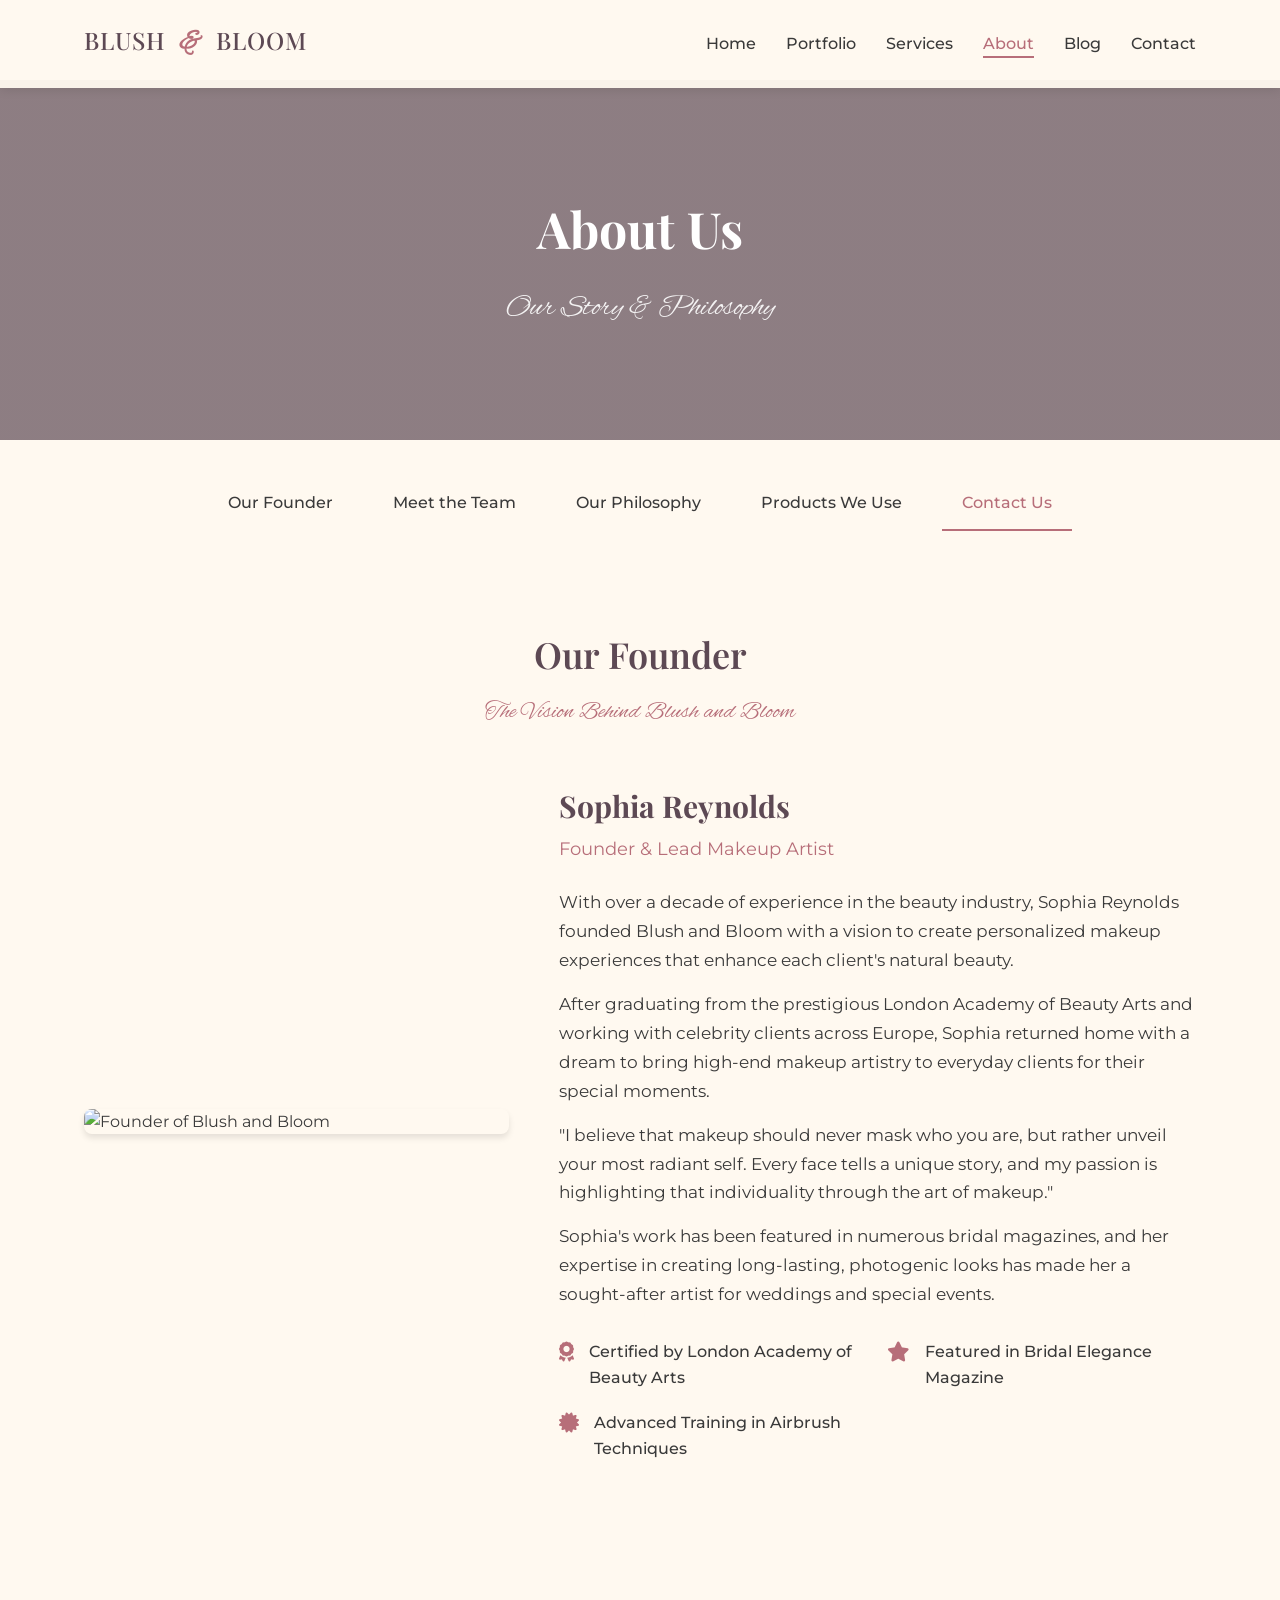
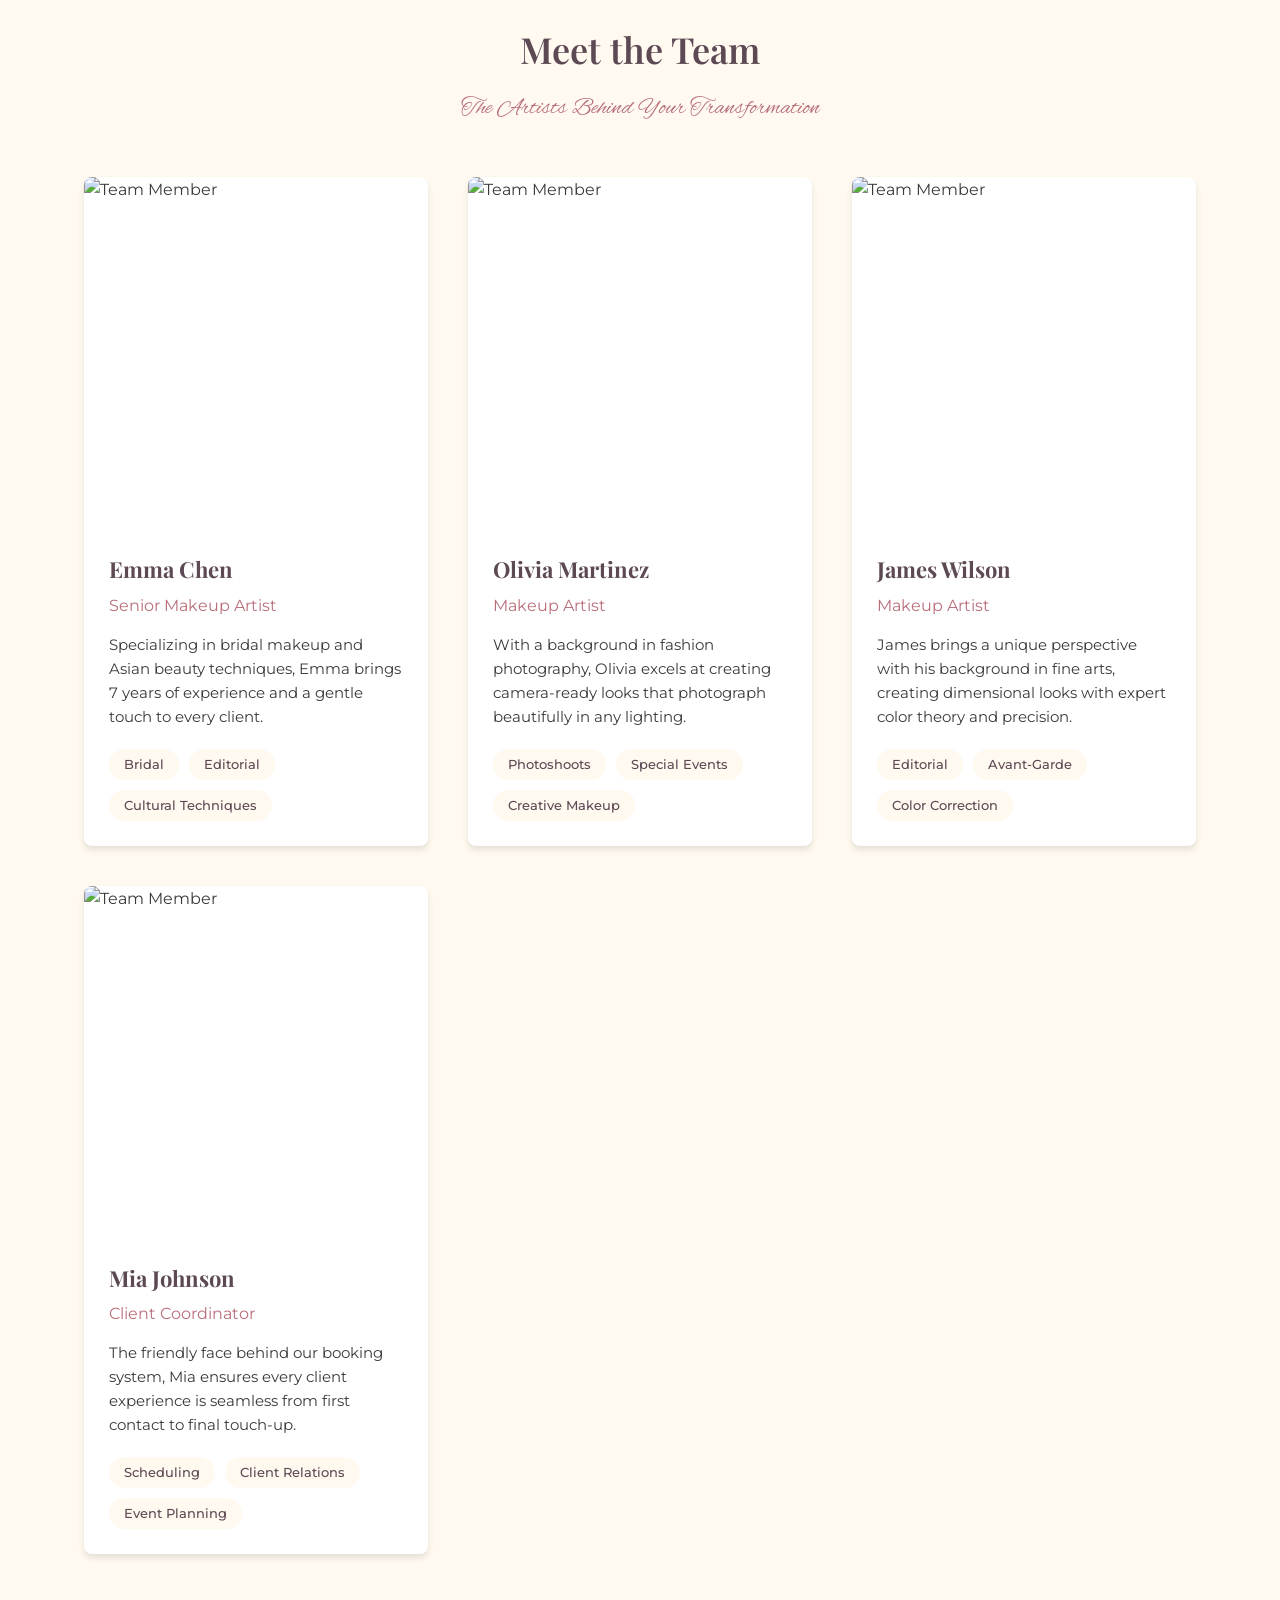
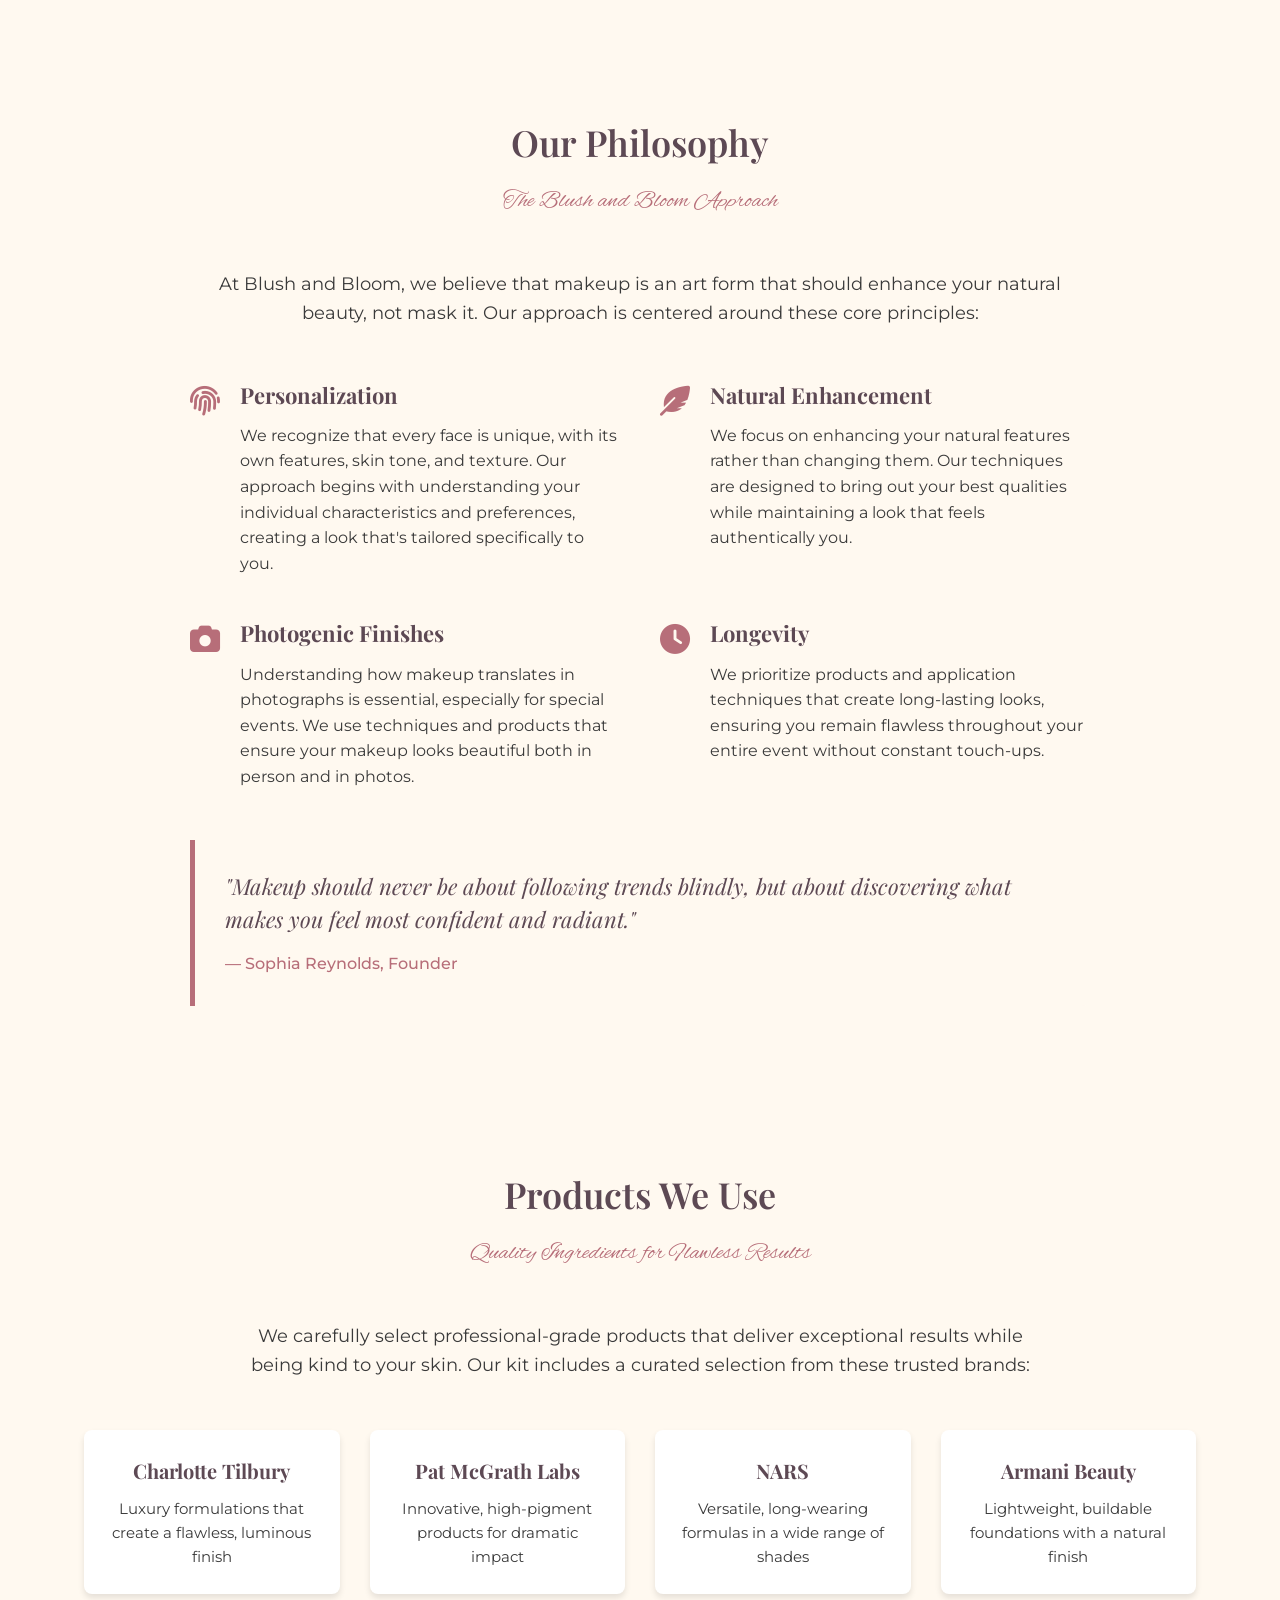
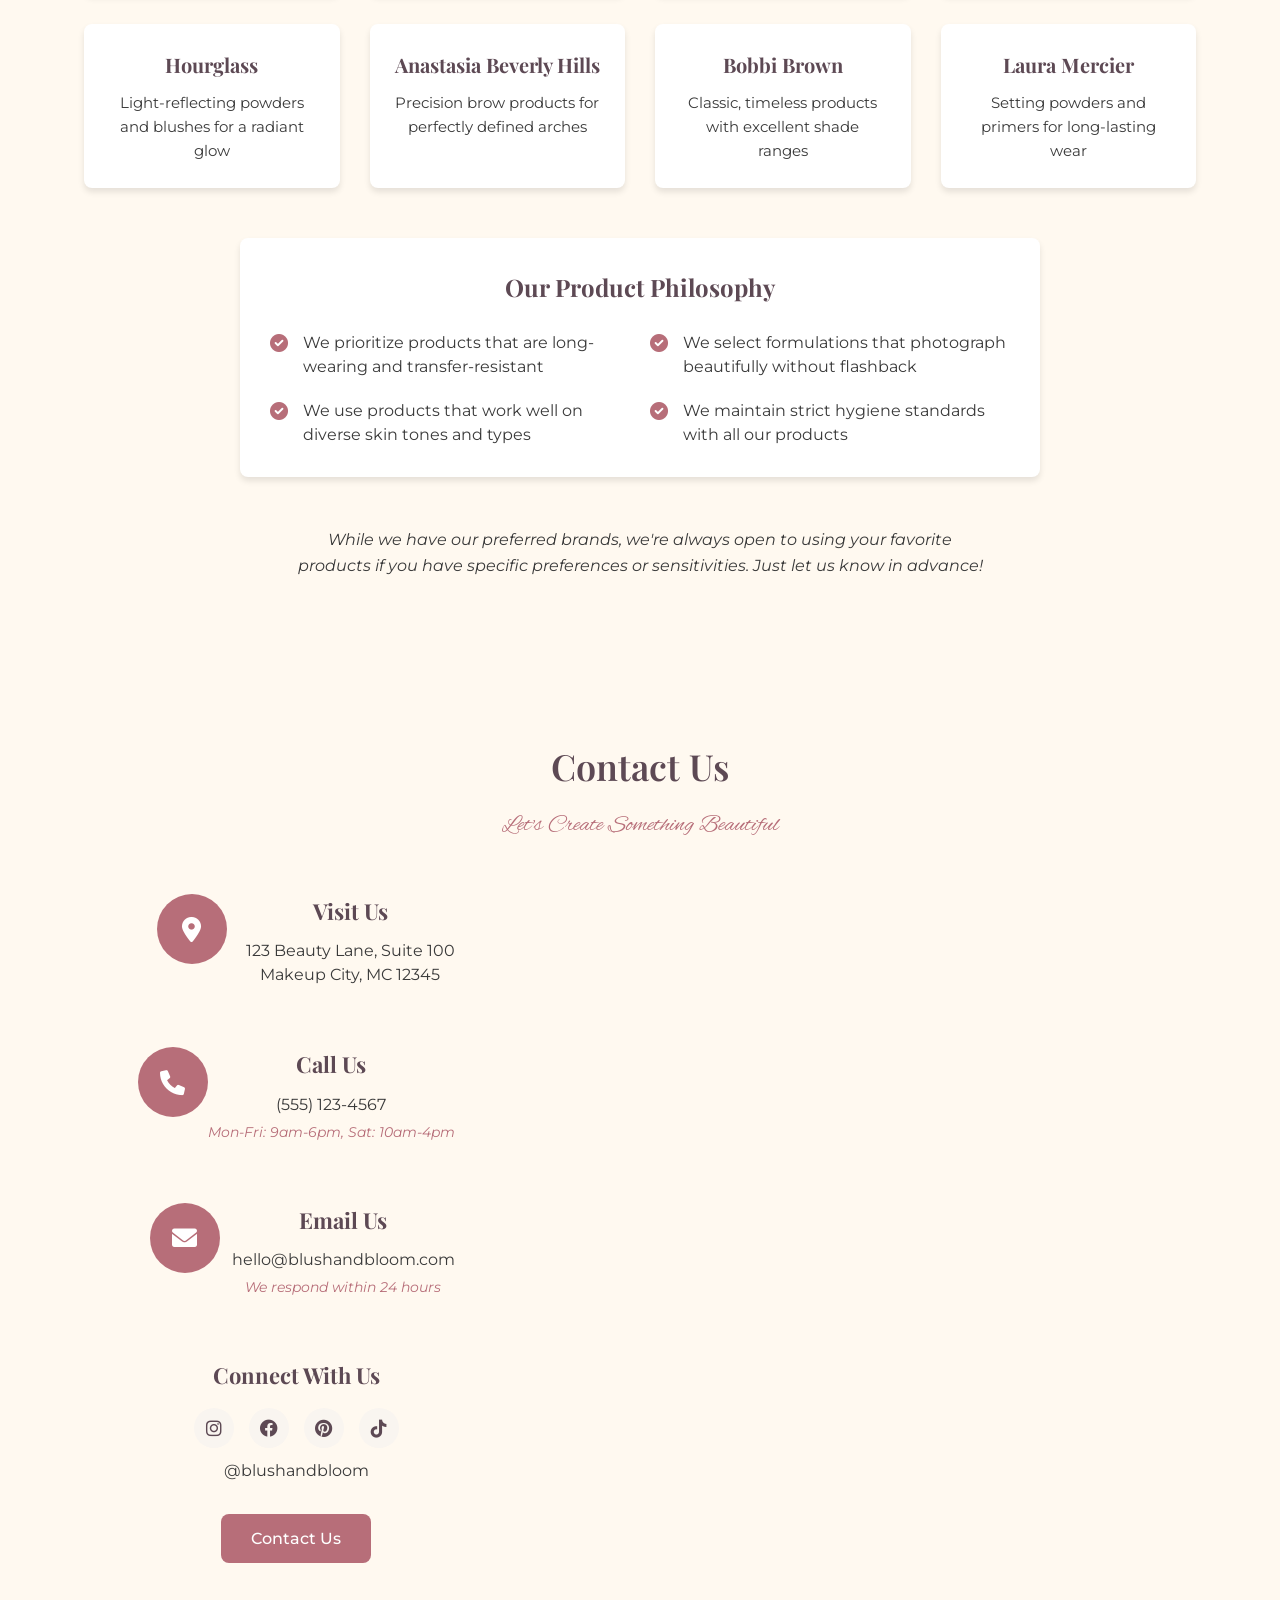
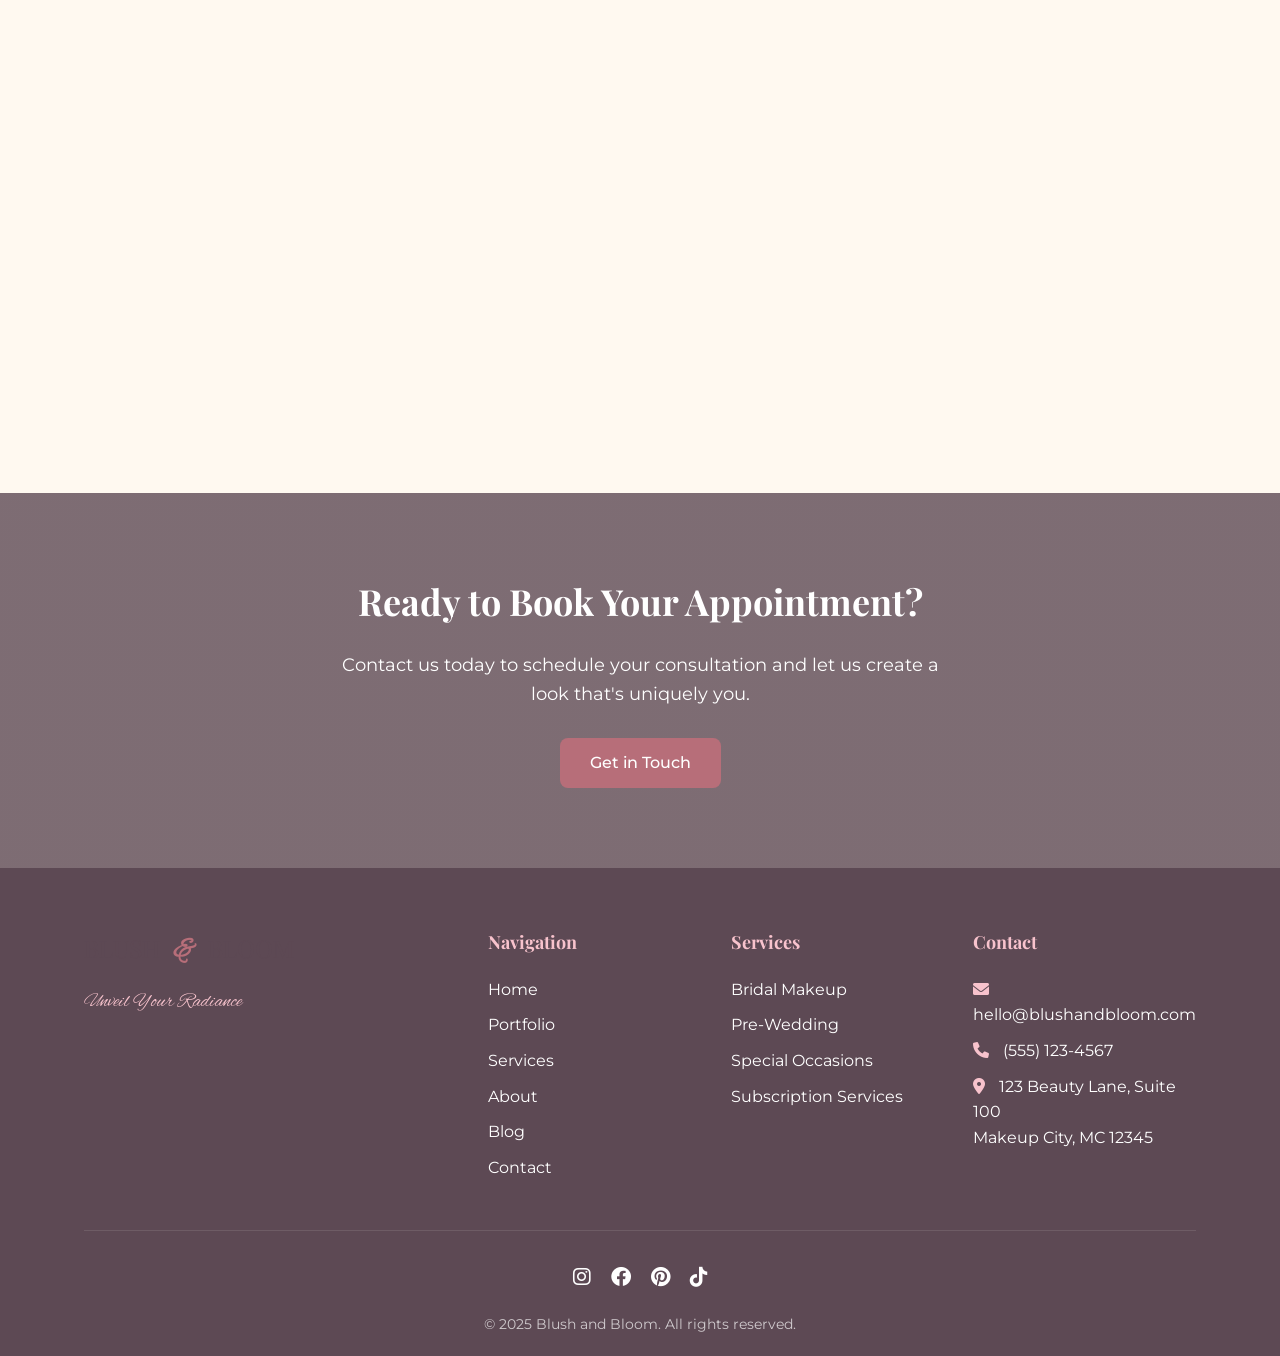
==== commit 810da81d: "Updated Pages" ====
--- a/about.html
+++ b/about.html
@@ -314,7 +314,7 @@
             </div>
         </section>
 
-        <!-- Contact Form -->
+        <!-- Contact Information -->
         <section id="contact" class="about-section section">
             <div class="container">
                 <div class="section-header">
@@ -323,121 +323,54 @@
                 </div>
 
                 <div class="contact-content">
-                    <div class="contact-info">
-                        <div class="contact-methods">
+                    <div class="contact-info" style="max-width: 800px; margin: 0 auto;">
+                        <div class="contact-methods" style="display: grid; grid-template-columns: repeat(auto-fit, minmax(250px, 1fr)); gap: 3rem; margin-bottom: 3rem;">
                             <div class="contact-method">
-                                <div class="method-icon">
+                                <div class="method-icon" style="width: 7rem; height: 7rem; background-color: #B76E79; color: white; border-radius: 50%; display: flex; align-items: center; justify-content: center; font-size: 2.5rem; margin: 0 auto 2rem;">
                                     <i class="fas fa-map-marker-alt"></i>
                                 </div>
-                                <div class="method-details">
-                                    <h3>Visit Us</h3>
-                                    <p>123 Beauty Lane, Suite 100<br>Makeup City, MC 12345</p>
+                                <div class="method-details" style="text-align: center;">
+                                    <h3 style="font-size: 2.2rem; margin-bottom: 1rem;">Visit Us</h3>
+                                    <p style="font-size: 1.6rem;">123 Beauty Lane, Suite 100<br>Makeup City, MC 12345</p>
                                 </div>
                             </div>
                             
                             <div class="contact-method">
-                                <div class="method-icon">
+                                <div class="method-icon" style="width: 7rem; height: 7rem; background-color: #B76E79; color: white; border-radius: 50%; display: flex; align-items: center; justify-content: center; font-size: 2.5rem; margin: 0 auto 2rem;">
                                     <i class="fas fa-phone"></i>
                                 </div>
-                                <div class="method-details">
-                                    <h3>Call Us</h3>
-                                    <p>(555) 123-4567</p>
-                                    <p class="hours">Mon-Fri: 9am-6pm, Sat: 10am-4pm</p>
+                                <div class="method-details" style="text-align: center;">
+                                    <h3 style="font-size: 2.2rem; margin-bottom: 1rem;">Call Us</h3>
+                                    <p style="font-size: 1.6rem;">(555) 123-4567</p>
+                                    <p style="font-size: 1.4rem; color: #B76E79; font-style: italic; margin-top: 0.5rem;">Mon-Fri: 9am-6pm, Sat: 10am-4pm</p>
                                 </div>
                             </div>
                             
                             <div class="contact-method">
-                                <div class="method-icon">
+                                <div class="method-icon" style="width: 7rem; height: 7rem; background-color: #B76E79; color: white; border-radius: 50%; display: flex; align-items: center; justify-content: center; font-size: 2.5rem; margin: 0 auto 2rem;">
                                     <i class="fas fa-envelope"></i>
                                 </div>
-                                <div class="method-details">
-                                    <h3>Email Us</h3>
-                                    <p>hello@blushandbloom.com</p>
-                                    <p class="response-time">We respond within 24 hours</p>
+                                <div class="method-details" style="text-align: center;">
+                                    <h3 style="font-size: 2.2rem; margin-bottom: 1rem;">Email Us</h3>
+                                    <p style="font-size: 1.6rem;">hello@blushandbloom.com</p>
+                                    <p style="font-size: 1.4rem; color: #B76E79; font-style: italic; margin-top: 0.5rem;">We respond within 24 hours</p>
                                 </div>
                             </div>
                         </div>
                         
-                        <div class="social-connect">
-                            <h3>Connect With Us</h3>
-                            <div class="social-icons">
-                                <a href="#" class="social-icon"><i class="fab fa-instagram"></i></a>
-                                <a href="#" class="social-icon"><i class="fab fa-facebook"></i></a>
-                                <a href="#" class="social-icon"><i class="fab fa-pinterest"></i></a>
-                                <a href="#" class="social-icon"><i class="fab fa-tiktok"></i></a>
-                            </div>
-                        </div>
-                    </div>
-                    
-                    <div class="contact-form-container">
-                        <h3>Send Us a Message</h3>
-                        <form class="contact-form" action="#" method="POST">
-                            <div class="form-content">
-                                <div class="form-group">
-                                    <label for="name">Full Name *</label>
-                                    <input type="text" id="name" name="name" required>
-                                </div>
-                                
-                                <div class="form-group">
-                                    <label for="email">Email Address *</label>
-                                    <input type="email" id="email" name="email" required>
-                                </div>
-                                
-                                <div class="form-group">
-                                    <label for="phone">Phone Number</label>
-                                    <input type="tel" id="phone" name="phone">
-                                </div>
-                                
-                                <div class="form-group">
-                                    <label for="event-date">Event Date</label>
-                                    <input type="date" id="event-date" name="event-date">
-                                </div>
-                                
-                                <div class="form-group">
-                                    <label for="service">Service Interested In *</label>
-                                    <select id="service" name="service" required>
-                                        <option value="">Select a Service</option>
-                                        <option value="bridal">Bridal Makeup</option>
-                                        <option value="pre-wedding">Pre-Wedding Makeup</option>
-                                        <option value="special">Special Occasion Makeup</option>
-                                        <option value="group">Group Booking</option>
-                                        <option value="subscription">Subscription Service</option>
-                                        <option value="other">Other</option>
-                                    </select>
-                                </div>
-                                
-                                <div class="form-group">
-                                    <label for="contact-preference">Preferred Contact Method</label>
-                                    <select id="contact-preference" name="contact-preference">
-                                        <option value="email">Email</option>
-                                        <option value="phone">Phone</option>
-                                        <option value="text">Text Message</option>
-                                    </select>
-                                </div>
-                                
-                                <div class="form-group full-width">
-                                    <label for="message">Additional Notes/Requirements *</label>
-                                    <textarea id="message" name="message" rows="5" required></textarea>
-                                </div>
-                                
-                                <div class="form-group full-width">
-                                    <label for="reference-images">Upload Reference Images (Optional)</label>
-                                    <input type="file" id="reference-images" name="reference-images" multiple accept="image/*">
-                                    <p class="file-note">You can upload up to 3 images (JPG, PNG, max 5MB each)</p>
-                                </div>
-                                
-                                <div class="form-group full-width">
-                                    <div class="checkbox-group">
-                                        <input type="checkbox" id="consent" name="consent" required>
-                                        <label for="consent">I consent to Blush and Bloom storing my contact information for the purpose of responding to my inquiry. *</label>
-                                    </div>
-                                </div>
-                                
-                                <div class="form-submit">
-                                    <button type="submit" class="btn btn-primary">Send Message</button>
-                                </div>
-                            </div>
-                        </form>
+                        <div class="social-connect" style="text-align: center; margin-top: 2rem;">
+                            <h3 style="font-size: 2.2rem; margin-bottom: 1.5rem;">Connect With Us</h3>
+                            <div class="social-icons" style="display: flex; justify-content: center; gap: 1.5rem; margin-bottom: 1rem;">
+                                <a href="#" class="social-icon" style="background-color: #F9F5F0; color: #5D4954; width: 4rem; height: 4rem; border-radius: 50%; display: flex; align-items: center; justify-content: center; font-size: 1.8rem; transition: all 0.3s ease;"><i class="fab fa-instagram"></i></a>
+                                <a href="#" class="social-icon" style="background-color: #F9F5F0; color: #5D4954; width: 4rem; height: 4rem; border-radius: 50%; display: flex; align-items: center; justify-content: center; font-size: 1.8rem; transition: all 0.3s ease;"><i class="fab fa-facebook"></i></a>
+                                <a href="#" class="social-icon" style="background-color: #F9F5F0; color: #5D4954; width: 4rem; height: 4rem; border-radius: 50%; display: flex; align-items: center; justify-content: center; font-size: 1.8rem; transition: all 0.3s ease;"><i class="fab fa-pinterest"></i></a>
+                                <a href="#" class="social-icon" style="background-color: #F9F5F0; color: #5D4954; width: 4rem; height: 4rem; border-radius: 50%; display: flex; align-items: center; justify-content: center; font-size: 1.8rem; transition: all 0.3s ease;"><i class="fab fa-tiktok"></i></a>
+                            </div>
+                            <p style="font-size: 1.6rem; margin-top: 1rem;">@blushandbloom</p>
+                            <div style="margin-top: 3rem;">
+                                <a href="contact.html" class="btn btn-primary">Contact Us</a>
+                            </div>
+                        </div>
                     </div>
                 </div>
             </div>
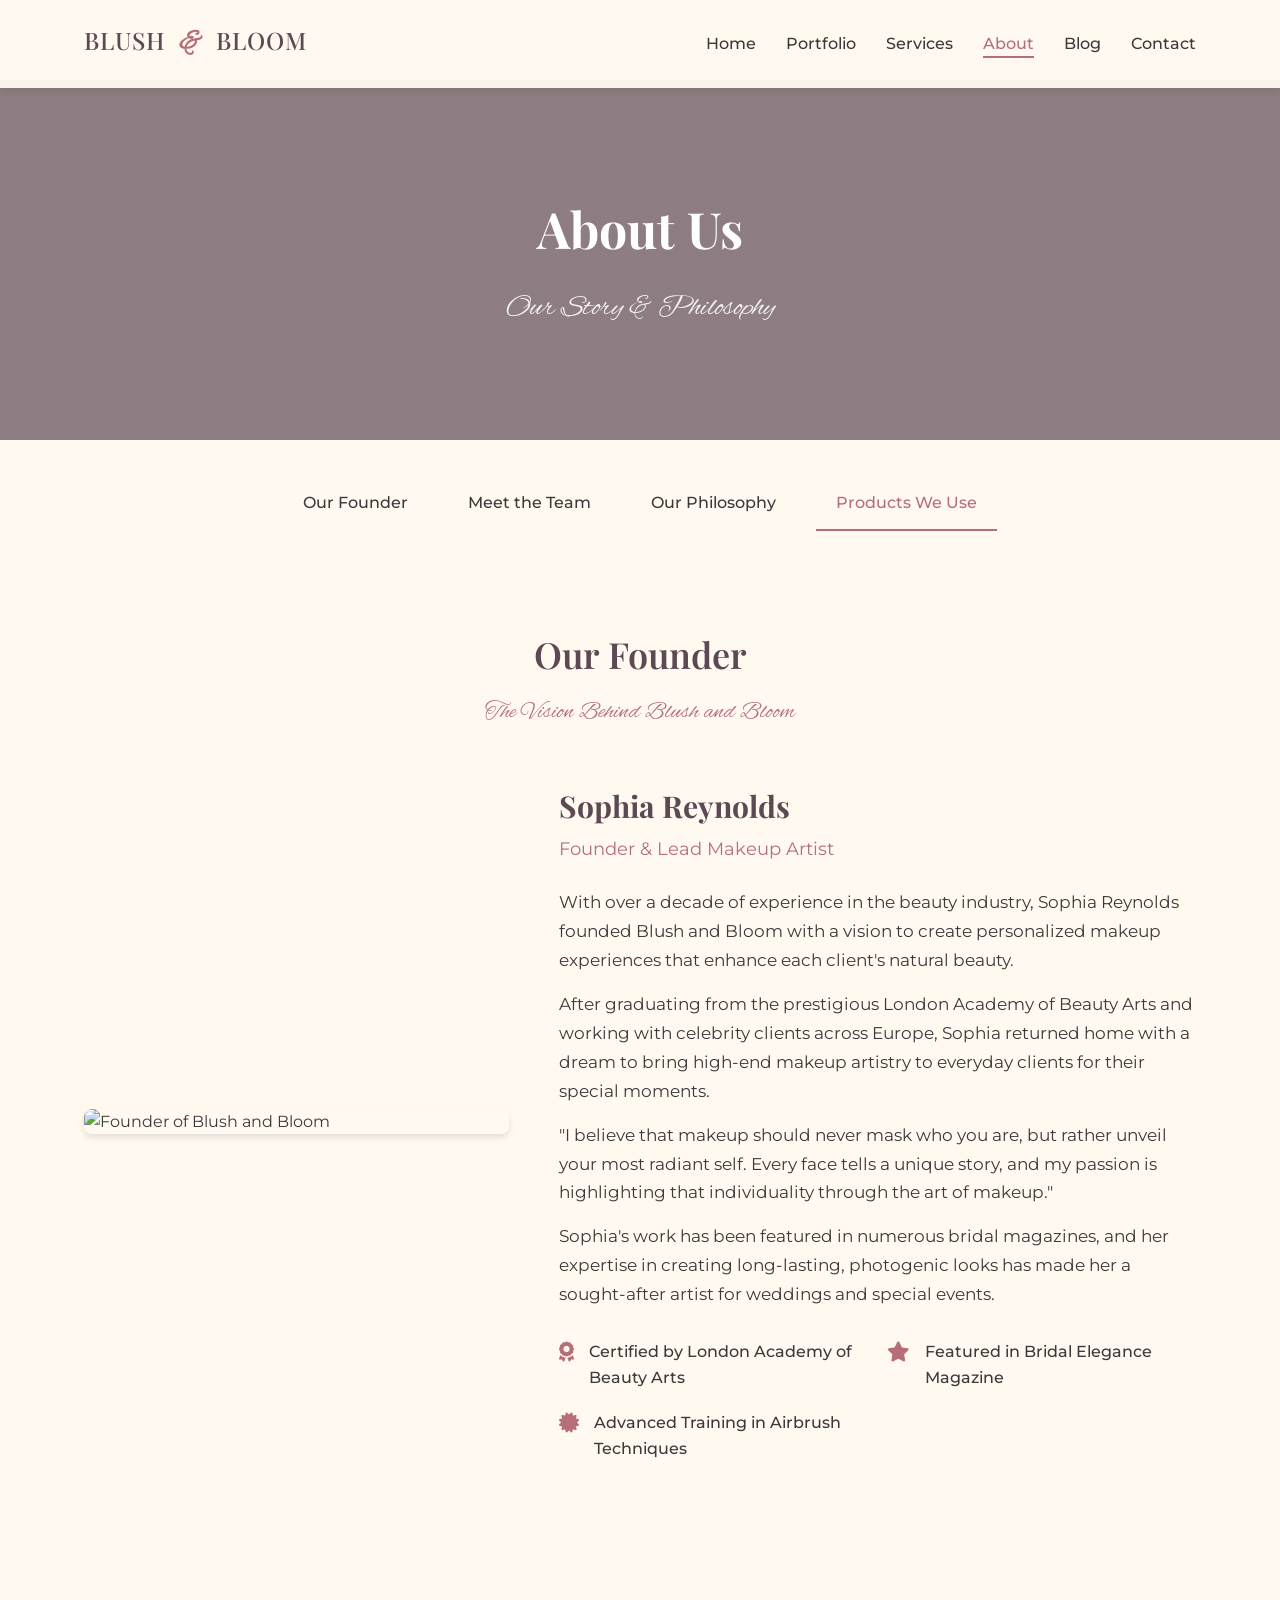
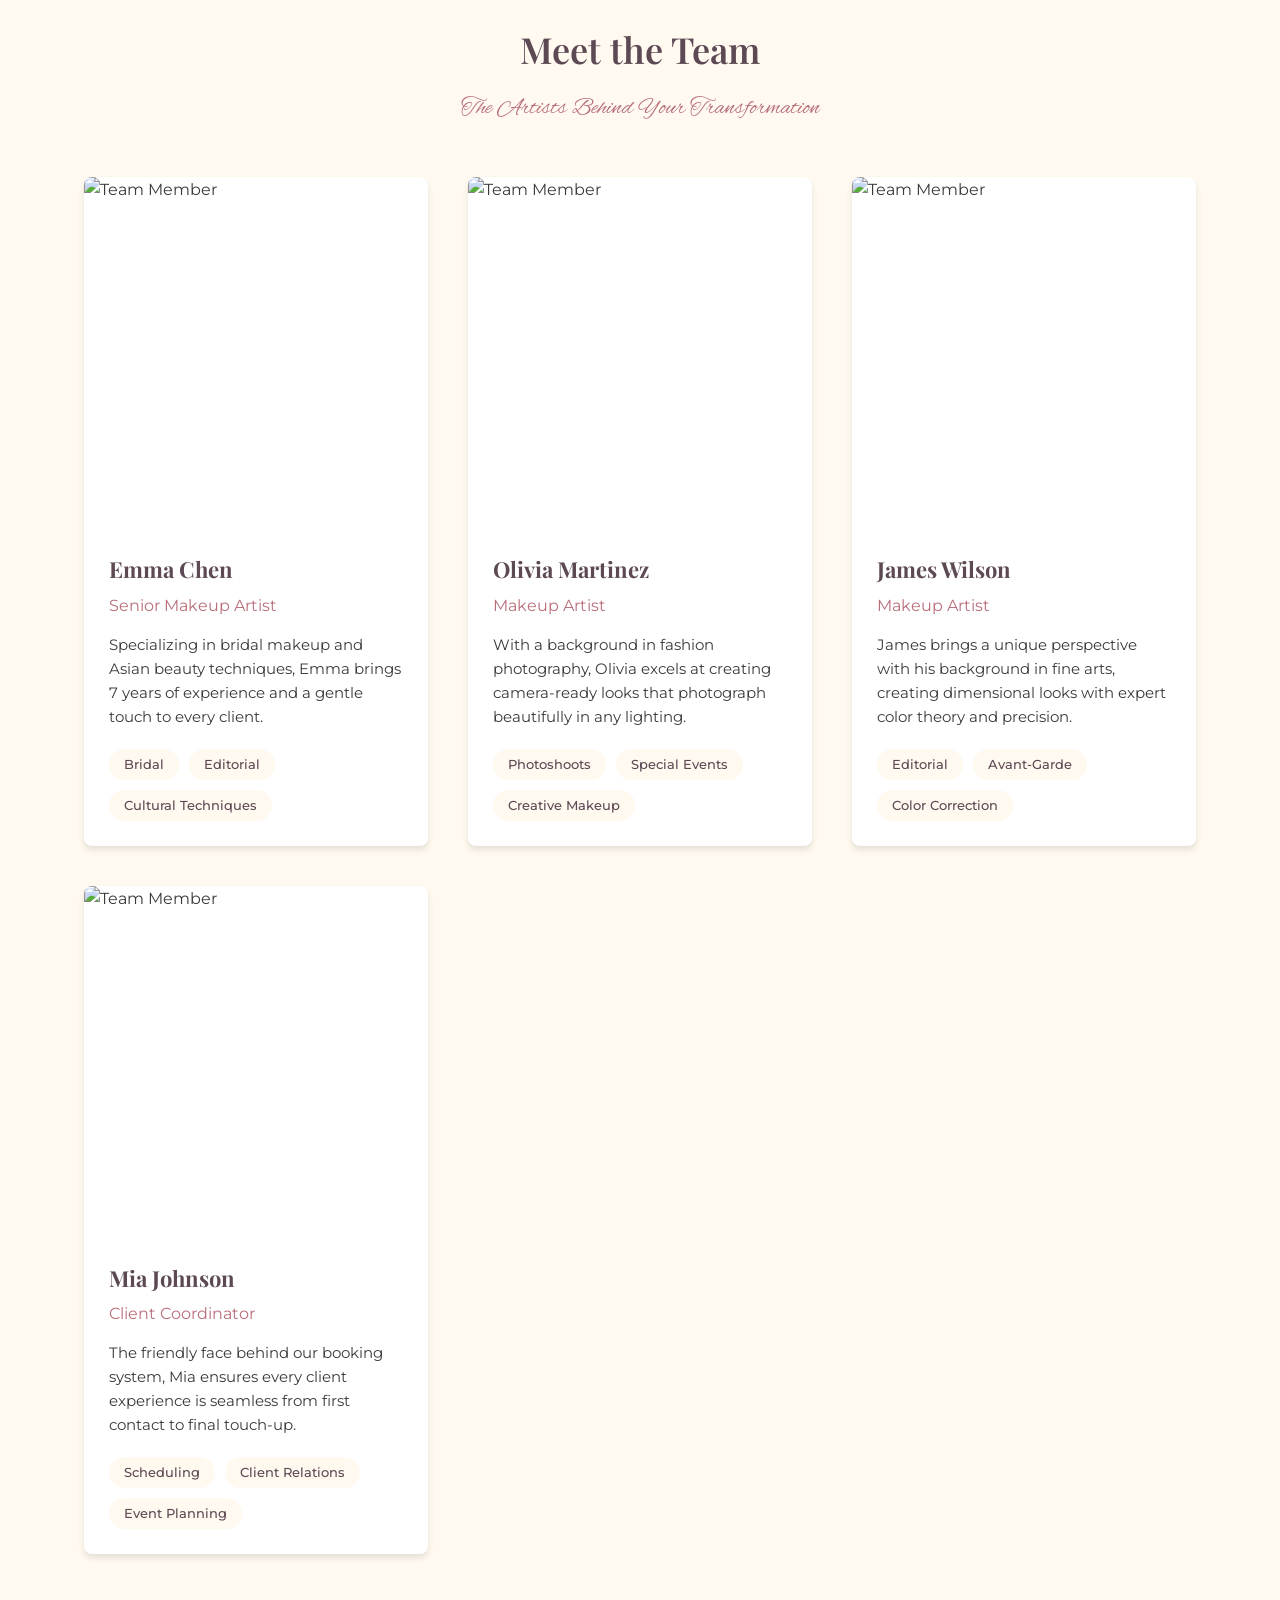
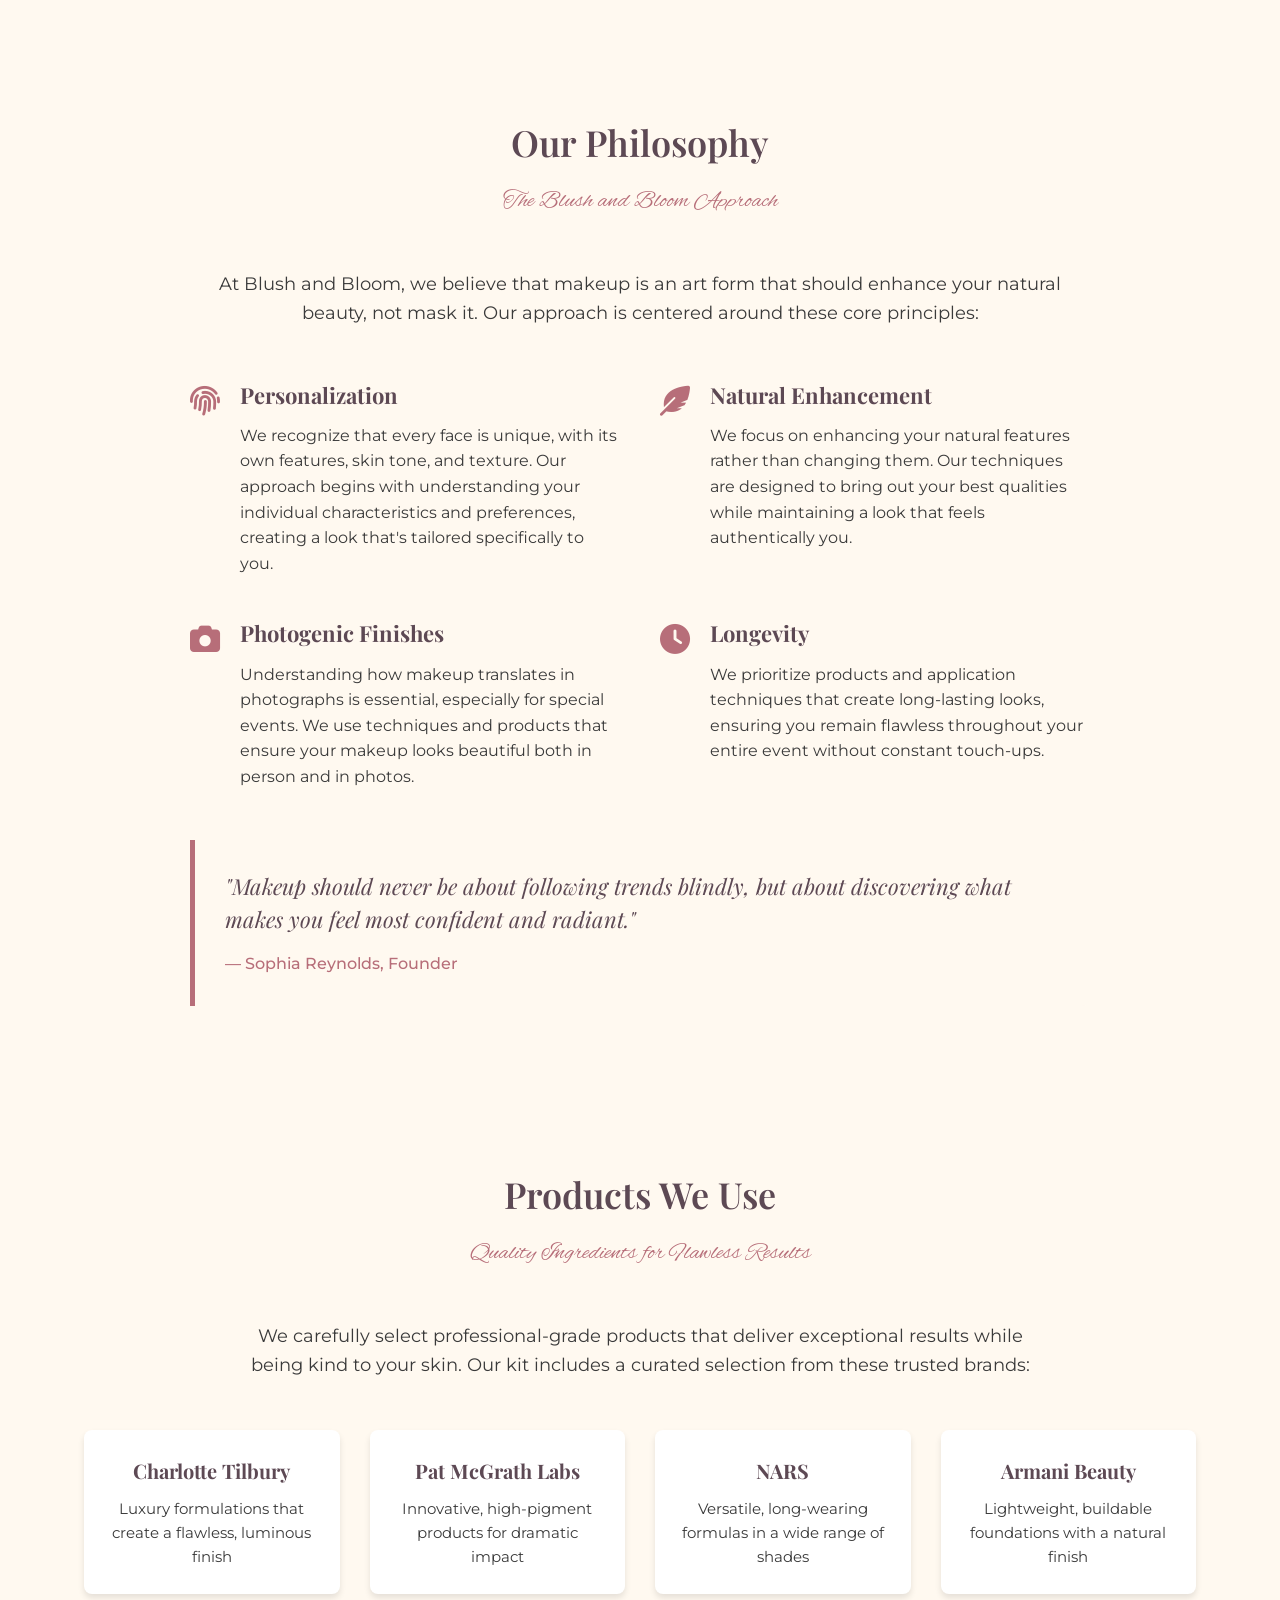
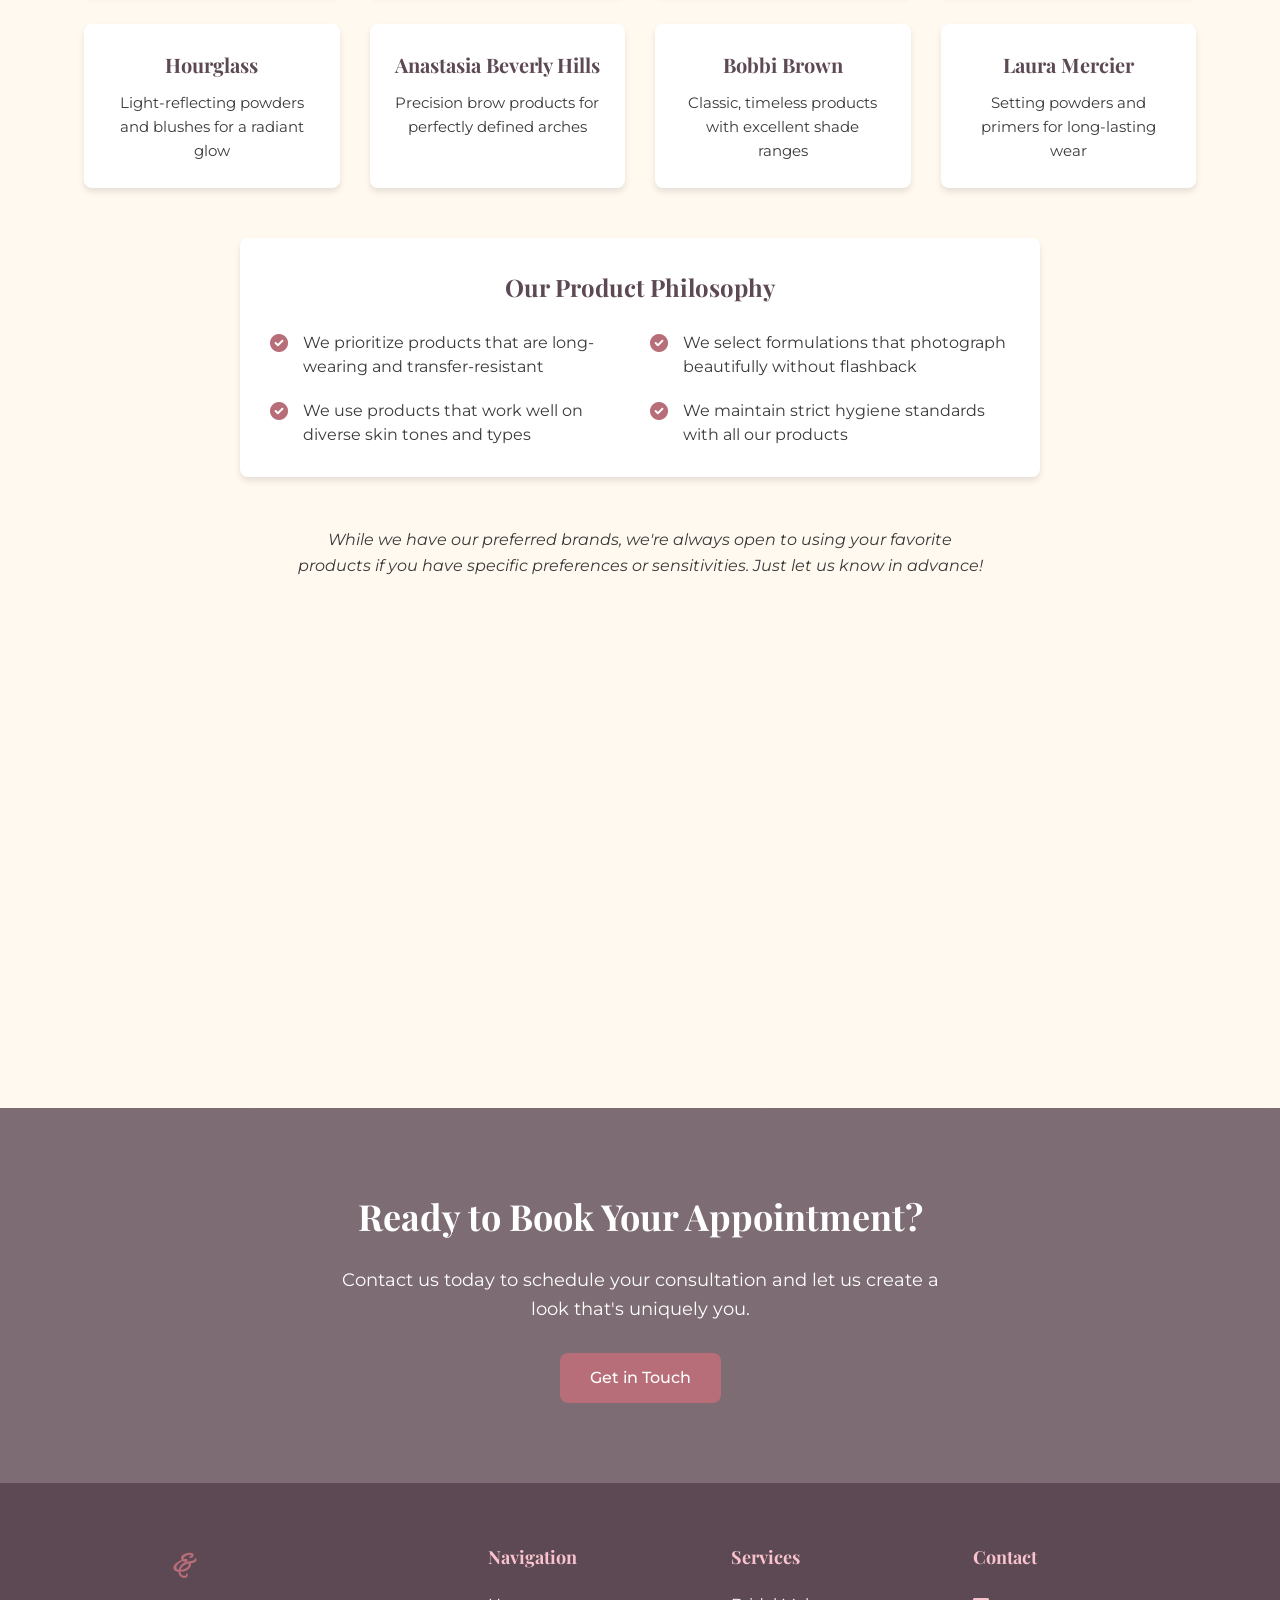
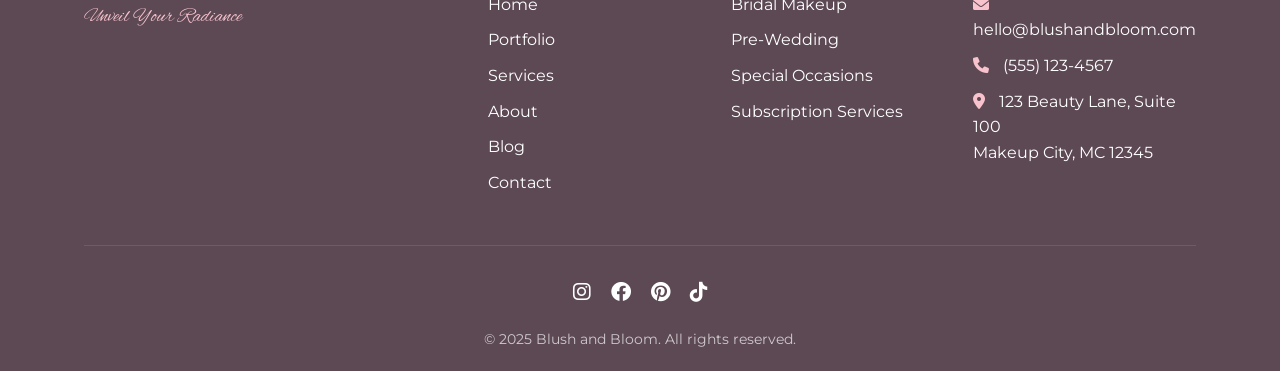
==== commit 576cf604: "Contact form update" ====
--- a/about.html
+++ b/about.html
@@ -3,7 +3,7 @@
 <head>
     <meta charset="UTF-8">
     <meta name="viewport" content="width=device-width, initial-scale=1.0">
-    <title>About & Contact | Blush and Bloom</title>
+    <title>About | Blush and Bloom</title>
     <link rel="stylesheet" href="css/styles.css">
     <link rel="stylesheet" href="css/about.css">
     <link rel="preconnect" href="https://fonts.googleapis.com">
@@ -52,7 +52,6 @@
                     <a href="#team" class="tab-link">Meet the Team</a>
                     <a href="#philosophy" class="tab-link">Our Philosophy</a>
                     <a href="#products" class="tab-link">Products We Use</a>
-                    <a href="#contact" class="tab-link">Contact Us</a>
                 </div>
             </div>
         </section>
@@ -314,67 +313,6 @@
             </div>
         </section>
 
-        <!-- Contact Information -->
-        <section id="contact" class="about-section section">
-            <div class="container">
-                <div class="section-header">
-                    <h2 class="section-title">Contact Us</h2>
-                    <p class="section-subtitle">Let's Create Something Beautiful</p>
-                </div>
-
-                <div class="contact-content">
-                    <div class="contact-info" style="max-width: 800px; margin: 0 auto;">
-                        <div class="contact-methods" style="display: grid; grid-template-columns: repeat(auto-fit, minmax(250px, 1fr)); gap: 3rem; margin-bottom: 3rem;">
-                            <div class="contact-method">
-                                <div class="method-icon" style="width: 7rem; height: 7rem; background-color: #B76E79; color: white; border-radius: 50%; display: flex; align-items: center; justify-content: center; font-size: 2.5rem; margin: 0 auto 2rem;">
-                                    <i class="fas fa-map-marker-alt"></i>
-                                </div>
-                                <div class="method-details" style="text-align: center;">
-                                    <h3 style="font-size: 2.2rem; margin-bottom: 1rem;">Visit Us</h3>
-                                    <p style="font-size: 1.6rem;">123 Beauty Lane, Suite 100<br>Makeup City, MC 12345</p>
-                                </div>
-                            </div>
-                            
-                            <div class="contact-method">
-                                <div class="method-icon" style="width: 7rem; height: 7rem; background-color: #B76E79; color: white; border-radius: 50%; display: flex; align-items: center; justify-content: center; font-size: 2.5rem; margin: 0 auto 2rem;">
-                                    <i class="fas fa-phone"></i>
-                                </div>
-                                <div class="method-details" style="text-align: center;">
-                                    <h3 style="font-size: 2.2rem; margin-bottom: 1rem;">Call Us</h3>
-                                    <p style="font-size: 1.6rem;">(555) 123-4567</p>
-                                    <p style="font-size: 1.4rem; color: #B76E79; font-style: italic; margin-top: 0.5rem;">Mon-Fri: 9am-6pm, Sat: 10am-4pm</p>
-                                </div>
-                            </div>
-                            
-                            <div class="contact-method">
-                                <div class="method-icon" style="width: 7rem; height: 7rem; background-color: #B76E79; color: white; border-radius: 50%; display: flex; align-items: center; justify-content: center; font-size: 2.5rem; margin: 0 auto 2rem;">
-                                    <i class="fas fa-envelope"></i>
-                                </div>
-                                <div class="method-details" style="text-align: center;">
-                                    <h3 style="font-size: 2.2rem; margin-bottom: 1rem;">Email Us</h3>
-                                    <p style="font-size: 1.6rem;">hello@blushandbloom.com</p>
-                                    <p style="font-size: 1.4rem; color: #B76E79; font-style: italic; margin-top: 0.5rem;">We respond within 24 hours</p>
-                                </div>
-                            </div>
-                        </div>
-                        
-                        <div class="social-connect" style="text-align: center; margin-top: 2rem;">
-                            <h3 style="font-size: 2.2rem; margin-bottom: 1.5rem;">Connect With Us</h3>
-                            <div class="social-icons" style="display: flex; justify-content: center; gap: 1.5rem; margin-bottom: 1rem;">
-                                <a href="#" class="social-icon" style="background-color: #F9F5F0; color: #5D4954; width: 4rem; height: 4rem; border-radius: 50%; display: flex; align-items: center; justify-content: center; font-size: 1.8rem; transition: all 0.3s ease;"><i class="fab fa-instagram"></i></a>
-                                <a href="#" class="social-icon" style="background-color: #F9F5F0; color: #5D4954; width: 4rem; height: 4rem; border-radius: 50%; display: flex; align-items: center; justify-content: center; font-size: 1.8rem; transition: all 0.3s ease;"><i class="fab fa-facebook"></i></a>
-                                <a href="#" class="social-icon" style="background-color: #F9F5F0; color: #5D4954; width: 4rem; height: 4rem; border-radius: 50%; display: flex; align-items: center; justify-content: center; font-size: 1.8rem; transition: all 0.3s ease;"><i class="fab fa-pinterest"></i></a>
-                                <a href="#" class="social-icon" style="background-color: #F9F5F0; color: #5D4954; width: 4rem; height: 4rem; border-radius: 50%; display: flex; align-items: center; justify-content: center; font-size: 1.8rem; transition: all 0.3s ease;"><i class="fab fa-tiktok"></i></a>
-                            </div>
-                            <p style="font-size: 1.6rem; margin-top: 1rem;">@blushandbloom</p>
-                            <div style="margin-top: 3rem;">
-                                <a href="contact.html" class="btn btn-primary">Contact Us</a>
-                            </div>
-                        </div>
-                    </div>
-                </div>
-            </div>
-        </section>
 
         <!-- Map Section -->
         <section class="map-section">
@@ -389,7 +327,7 @@
                 <div class="cta-content">
                     <h2 class="cta-title">Ready to Book Your Appointment?</h2>
                     <p class="cta-text">Contact us today to schedule your consultation and let us create a look that's uniquely you.</p>
-                    <a href="#contact" class="btn btn-primary">Get in Touch</a>
+                    <a href="contact.html" class="btn btn-primary">Get in Touch</a>
                 </div>
             </div>
         </section>
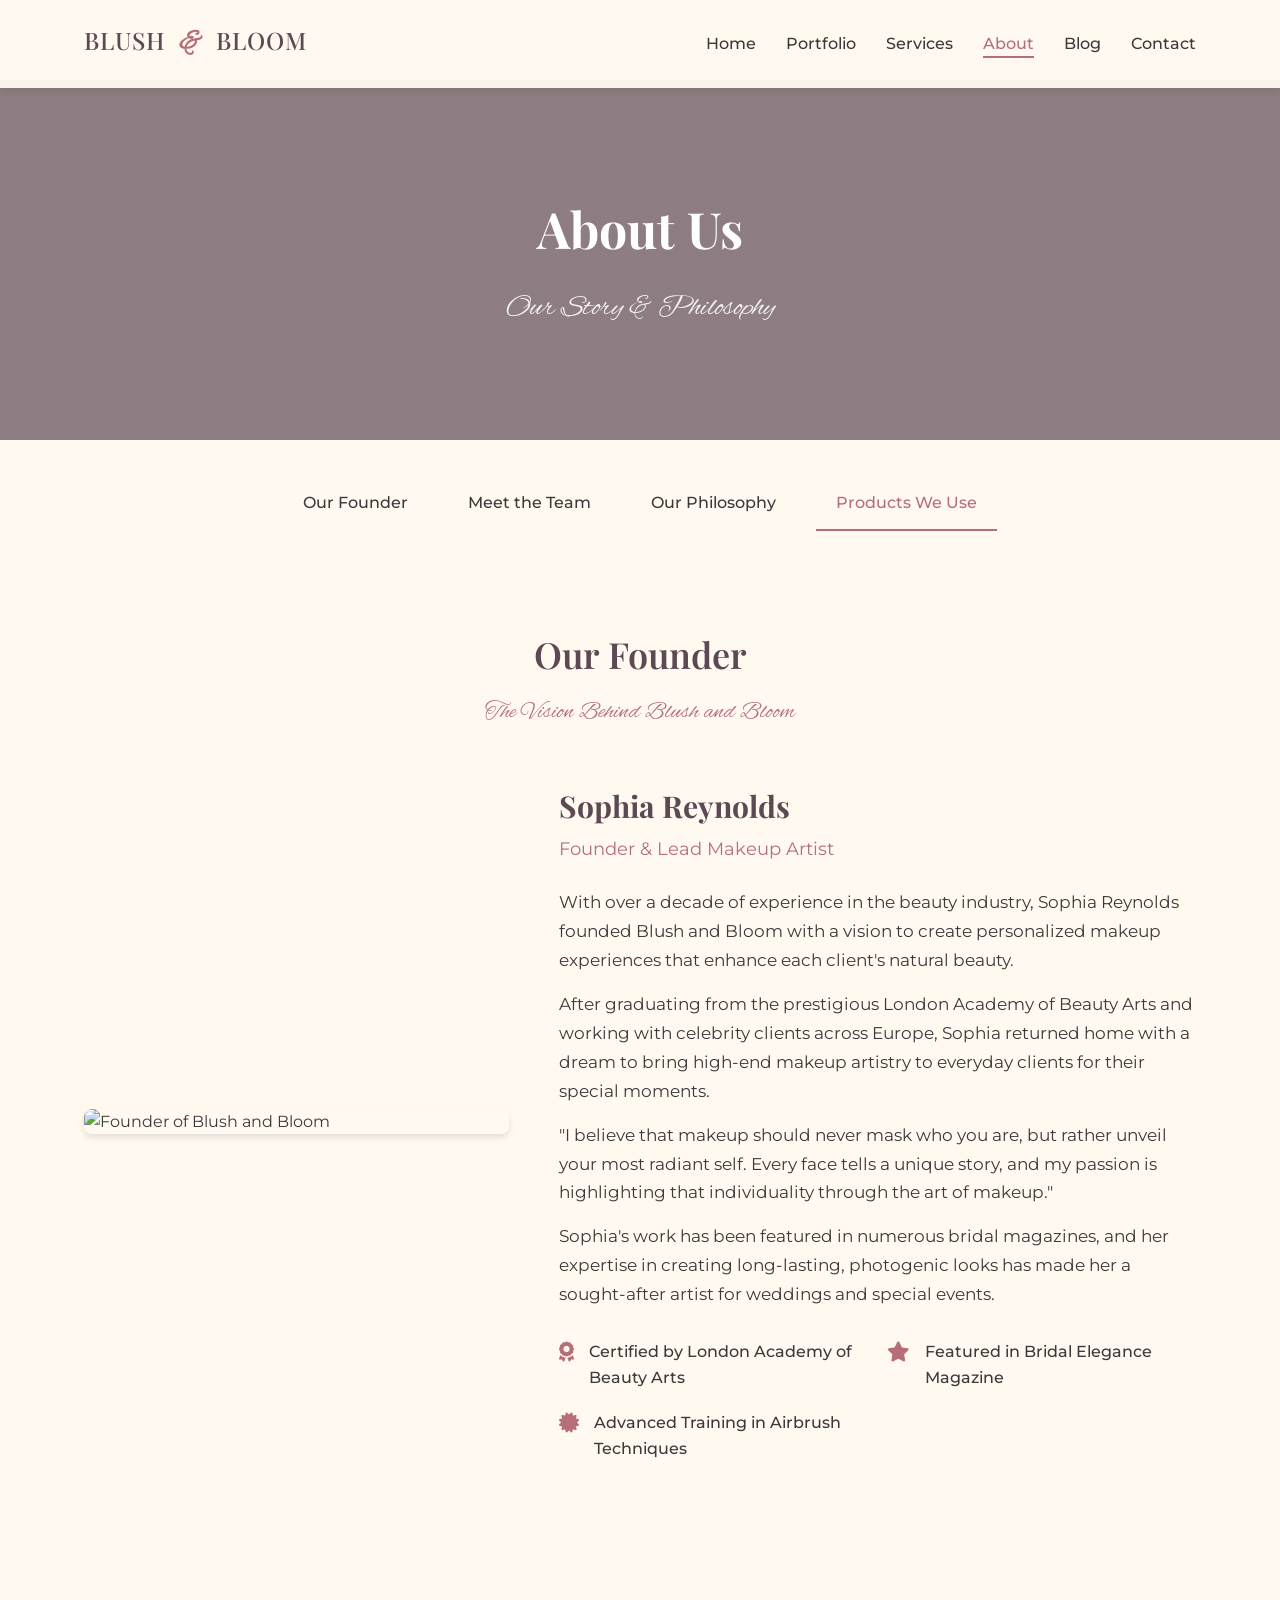
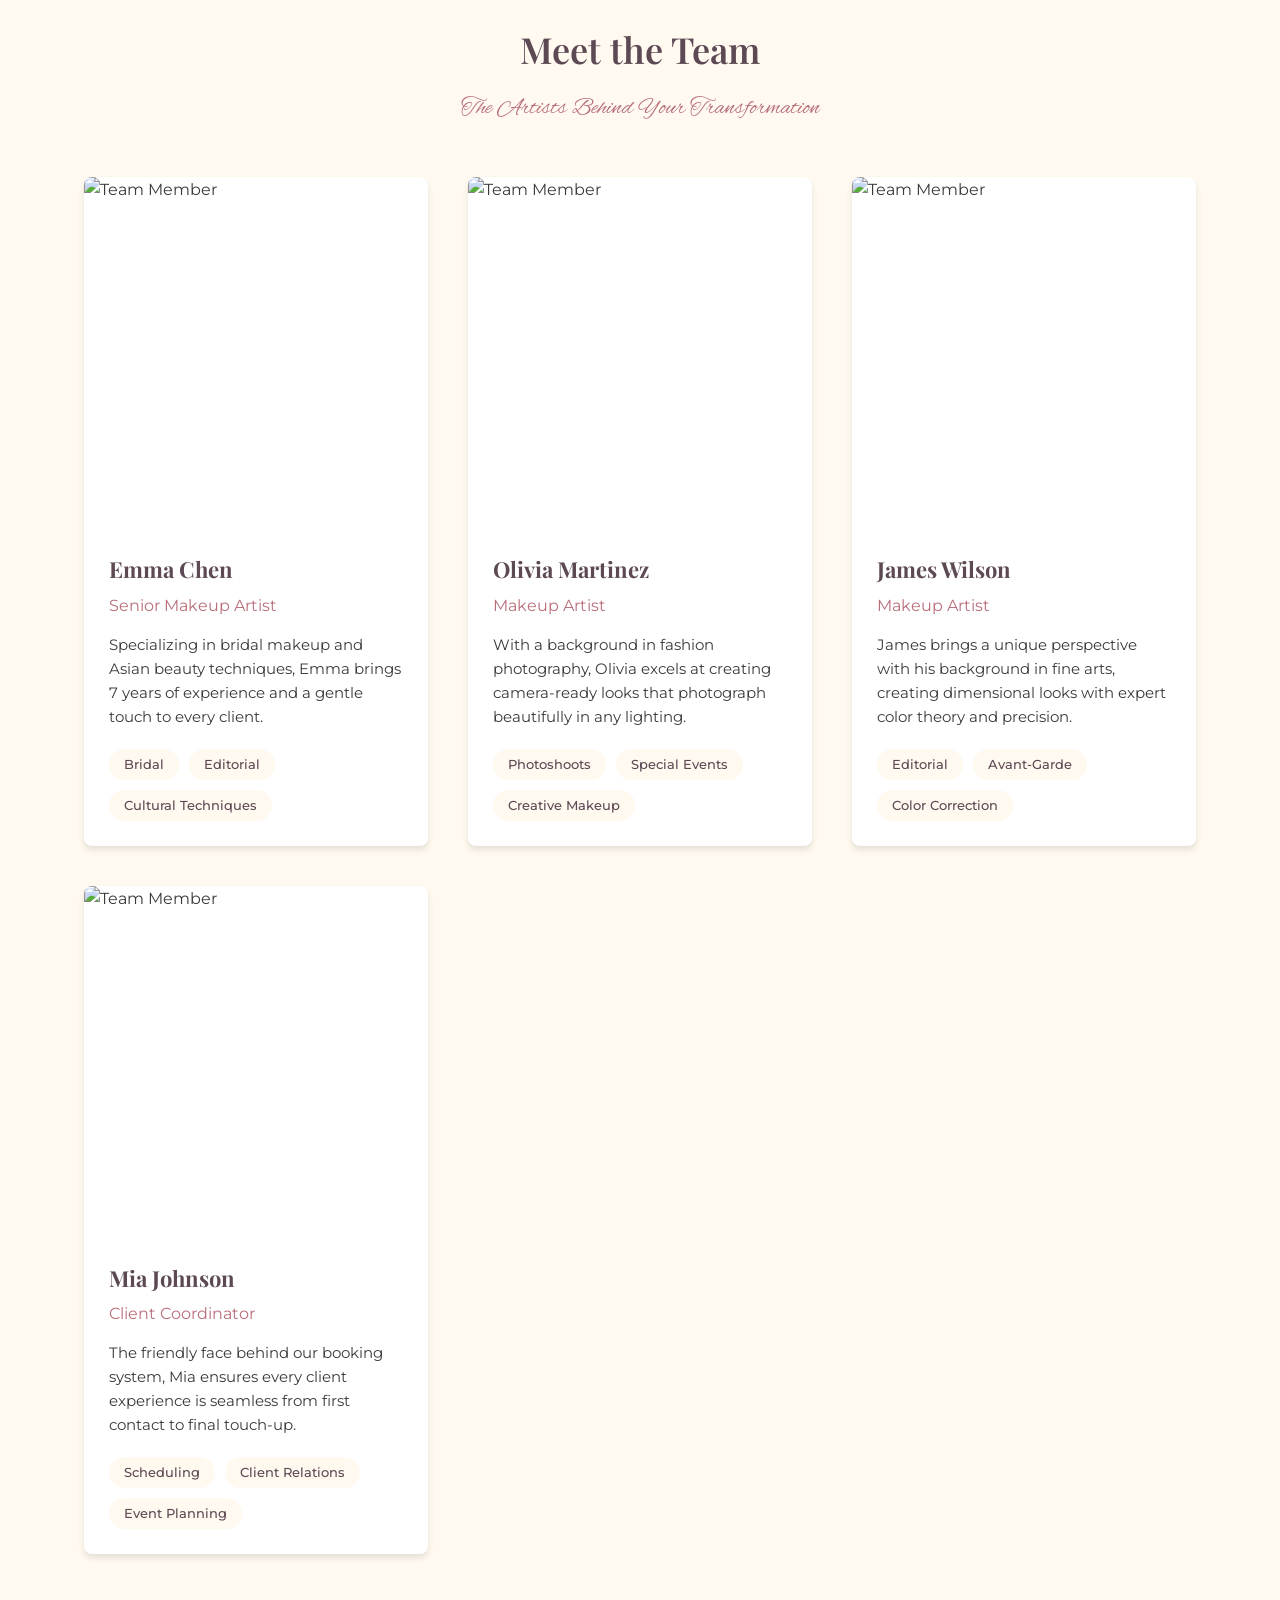
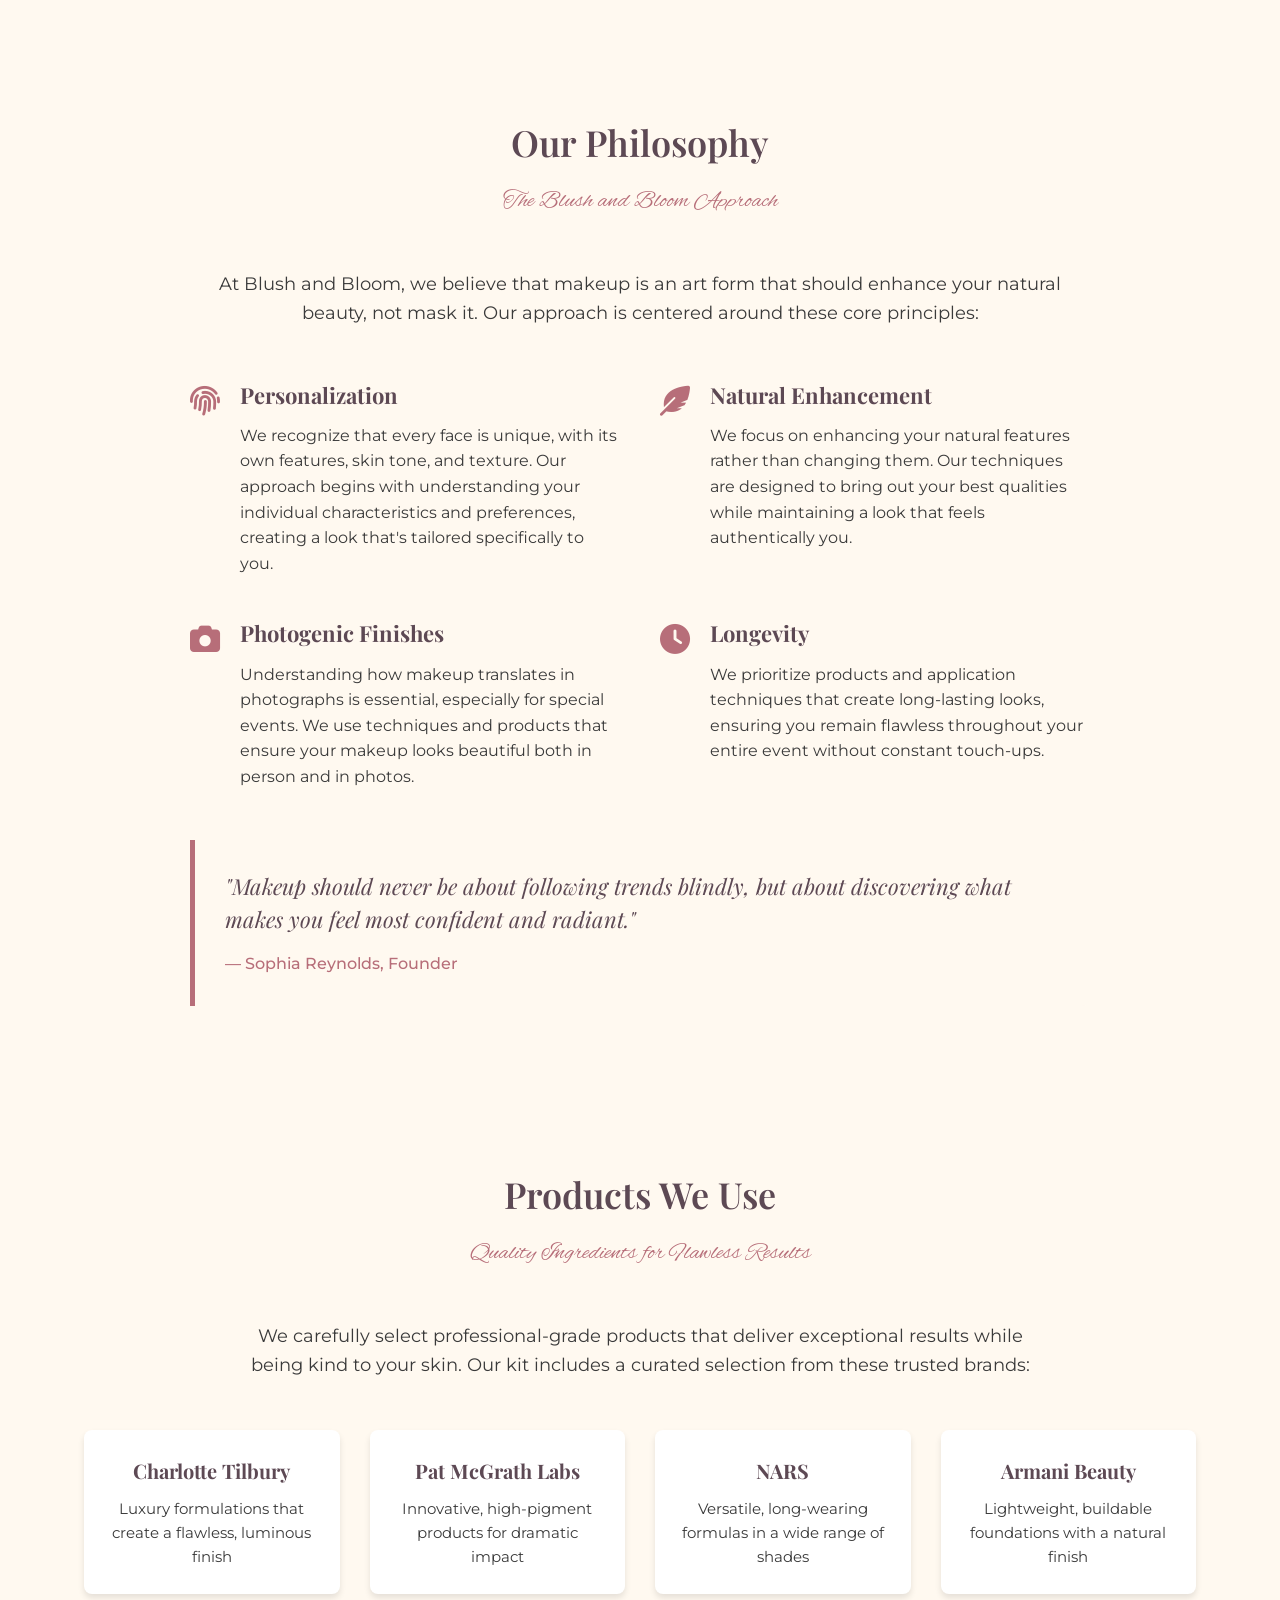
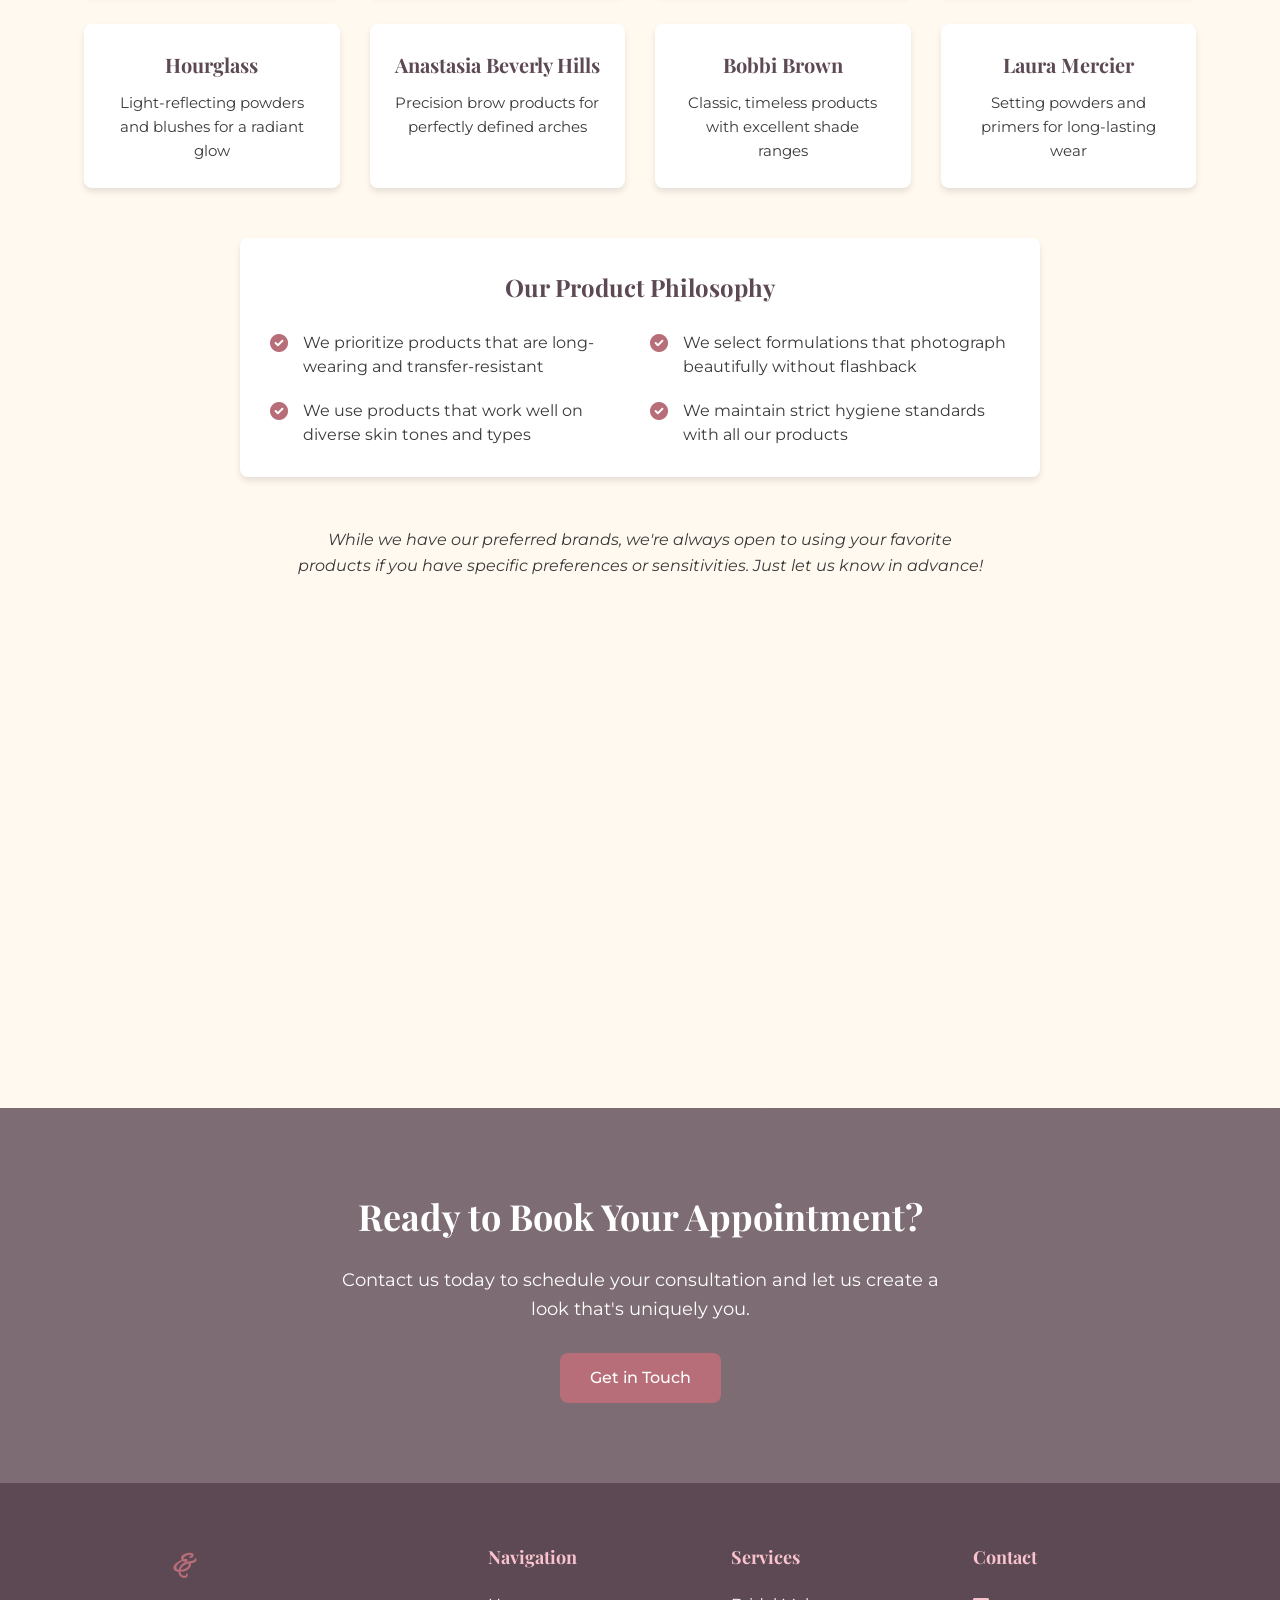
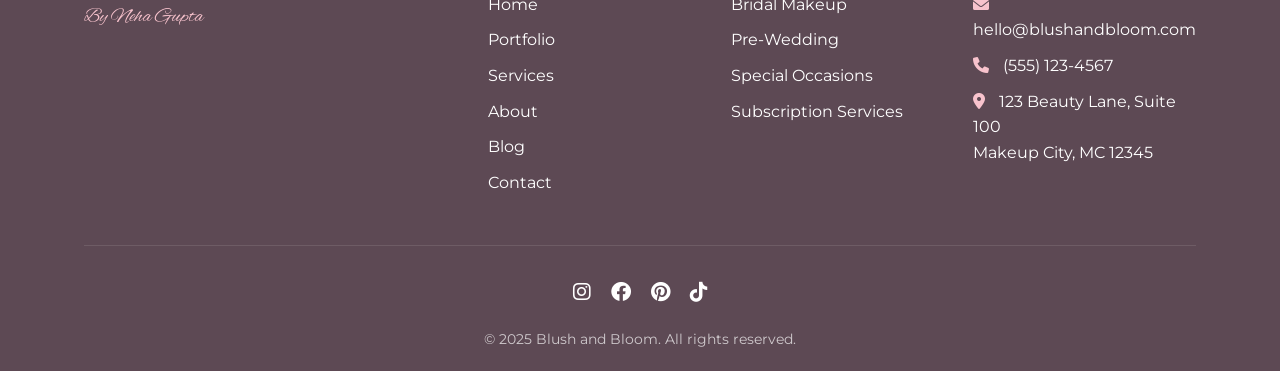
==== commit ead133d3: "updated name" ====
--- a/about.html
+++ b/about.html
@@ -338,7 +338,7 @@
             <div class="footer-content">
                 <div class="footer-logo">
                     <h2><span class="logo-text">BLUSH</span> <span class="logo-and">&</span> <span class="logo-text">BLOOM</span></h2>
-                    <p class="footer-tagline">Unveil Your Radiance</p>
+                    <p class="footer-tagline">By Neha Gupta</p>
                 </div>
                 <div class="footer-links">
                     <div class="footer-column">
--- a/css/styles.css
+++ b/css/styles.css
@@ -218,18 +218,41 @@
 /* ===== HERO SECTION ===== */
 .hero {
     height: 100vh;
-    background: linear-gradient(rgba(93, 73, 84, 0.3), rgba(93, 73, 84, 0.5)), url('https://source.unsplash.com/random/1920x1080/?makeup,beauty') no-repeat center center/cover;
+    position: relative;
     display: flex;
     align-items: center;
     justify-content: center;
     text-align: center;
     color: white;
     padding-top: 8rem;
+    overflow: hidden;
+}
+
+.hero-image {
+    position: absolute;
+    top: 0;
+    left: 0;
+    width: 100%;
+    height: 100%;
+    object-fit: cover;
+    z-index: 1;
+}
+
+.hero-overlay {
+    position: absolute;
+    top: 0;
+    left: 0;
+    width: 100%;
+    height: 100%;
+    background: linear-gradient(rgba(93, 73, 84, 0.3), rgba(93, 73, 84, 0.5));
+    z-index: 2;
 }
 
 .hero-content {
     max-width: 800px;
-    padding: 0 2rem;
+    padding: 2rem;
+    position: relative;
+    z-index: 3;
 }
 
 .hero-subtitle {
